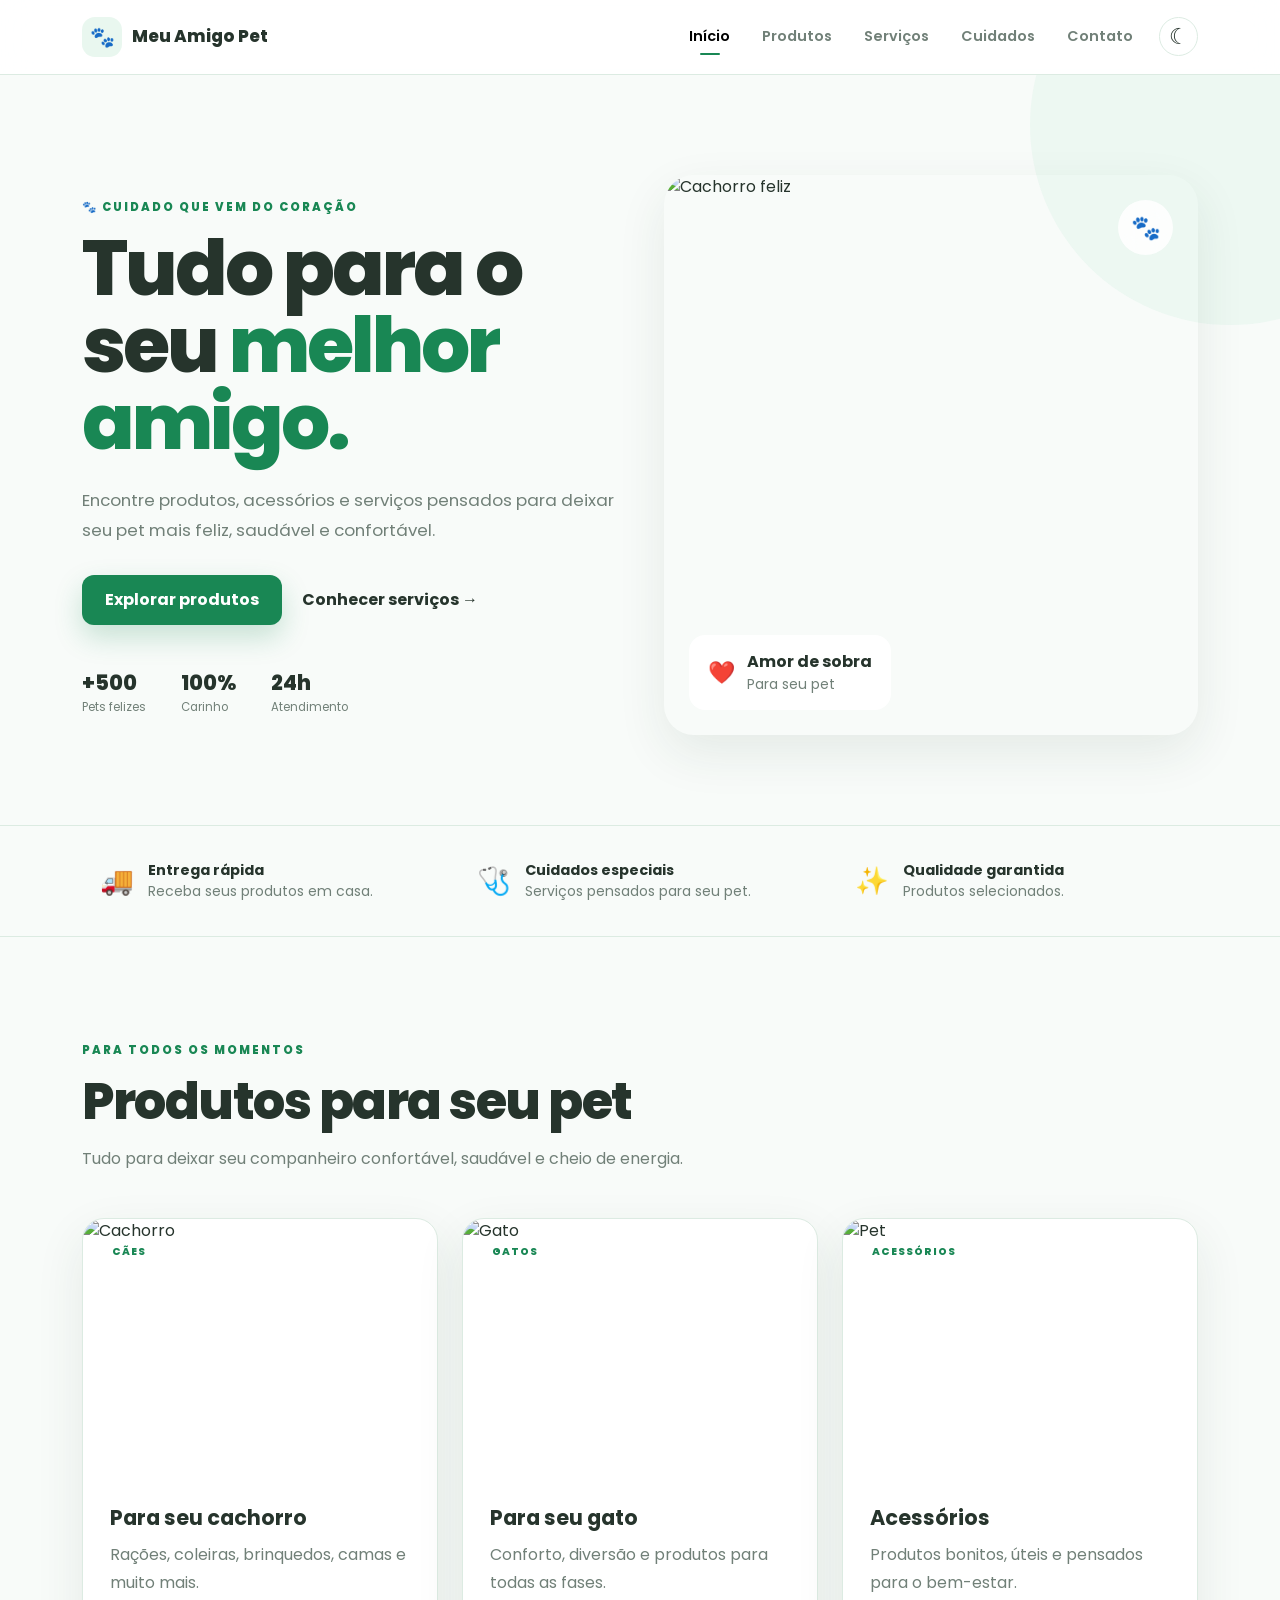
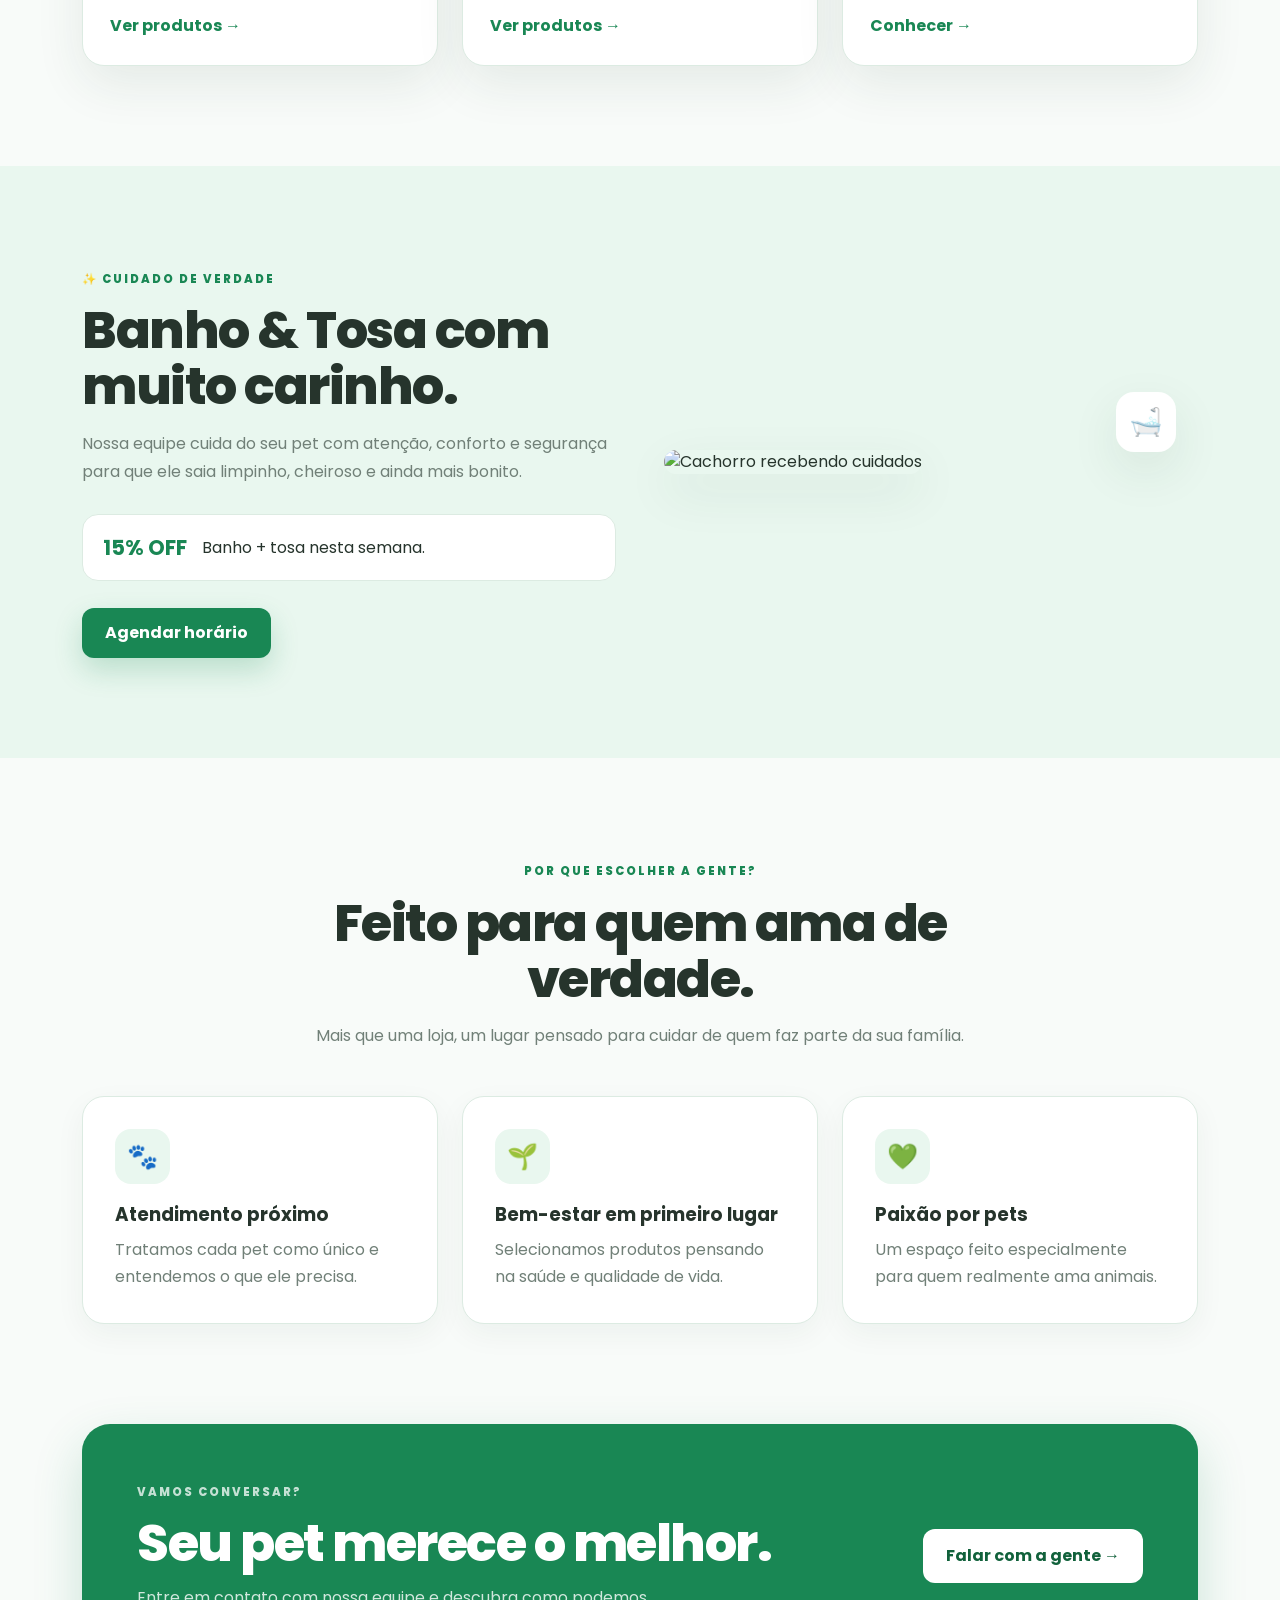
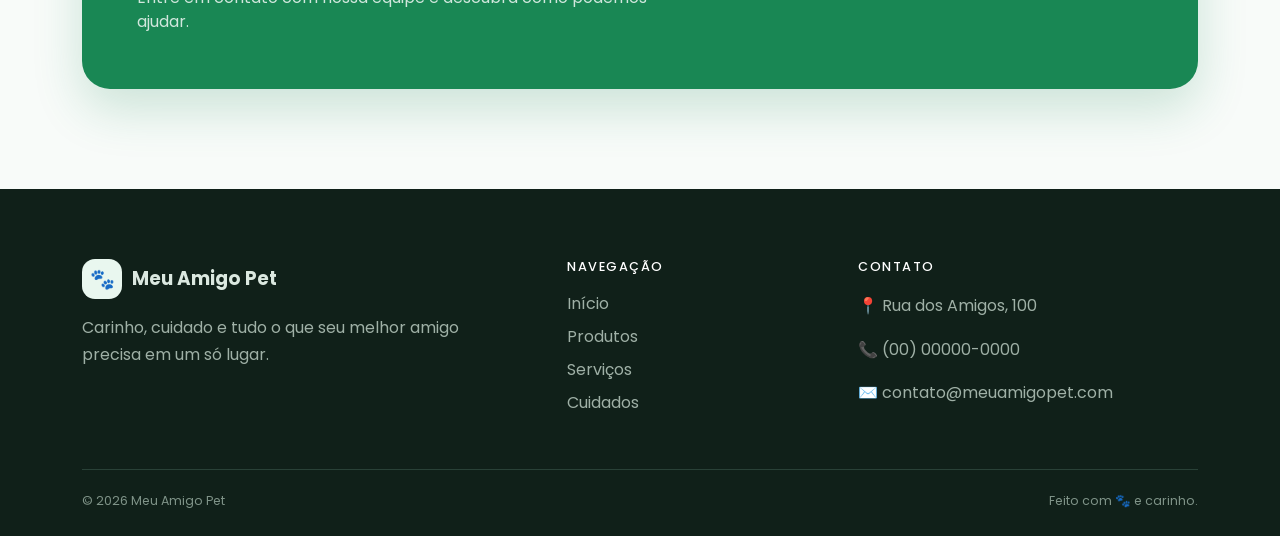
==== index.html @ e02f6ac0 "Bootsrap 1.5" ====
<!DOCTYPE html>
<html lang="pt-br">

<head>

    <!-- Define a codificação dos caracteres da página. -->
    <meta charset="UTF-8">

    <!-- Faz o site se adaptar a celulares, tablets e computadores. -->
    <meta name="viewport" content="width=device-width, initial-scale=1.0">

    <!-- Define o título que aparecerá na aba do navegador. -->
    <title>Meu Amigo Pet | Pet Shop</title>

    <!-- Importa o Bootstrap para ajudar na responsividade. -->
    <link
        href="https://cdn.jsdelivr.net/npm/bootstrap@5.3.3/dist/css/bootstrap.min.css"
        rel="stylesheet"
    >

    <!-- Permite carregar fontes externas do Google. -->
    <link rel="preconnect" href="https://fonts.googleapis.com">

    <!-- Cria uma conexão antecipada com o servidor de fontes. -->
    <link rel="preconnect" href="https://fonts.gstatic.com" crossorigin>

    <!-- Importa a fonte Poppins. -->
    <link
        href="https://fonts.googleapis.com/css2?family=Poppins:wght@300;400;500;600;700;800&display=swap"
        rel="stylesheet"
    >

    <!-- Conecta o HTML ao arquivo CSS externo. -->
    <link rel="stylesheet" href="css/style.css">

</head>


<body>


    <!-- ================================================= -->
    <!-- NAVBAR -->
    <!-- ================================================= -->

    <!-- Cria a barra de navegação principal. -->
    <nav class="navbar navbar-expand-lg site-navbar">

        <!-- Mantém o conteúdo centralizado e responsivo. -->
        <div class="container">

            <!-- Logo da empresa. -->
            <a class="navbar-brand brand" href="#inicio">

                <!-- Ícone da marca. -->
                <span class="brand-icon">🐾</span>

                <!-- Nome da empresa. -->
                <span>Meu Amigo Pet</span>

            </a>


            <!-- Botão que aparece em celulares. -->
            <button
                class="navbar-toggler"
                type="button"
                data-bs-toggle="collapse"
                data-bs-target="#menuPrincipal"
                aria-controls="menuPrincipal"
                aria-expanded="false"
                aria-label="Abrir menu"
            >

                <!-- Ícone visual do menu. -->
                <span class="menu-icon">☰</span>

            </button>


            <!-- Área que contém os links da navbar. -->
            <div
                class="collapse navbar-collapse"
                id="menuPrincipal"
            >

                <!-- Lista de links. -->
                <ul class="navbar-nav ms-auto align-items-lg-center">

                    <!-- Link para a página inicial. -->
                    <li class="nav-item">
                        <a class="nav-link active" href="#inicio">
                            Início
                        </a>
                    </li>

                    <!-- Link para produtos. -->
                    <li class="nav-item">
                        <a class="nav-link" href="#produtos">
                            Produtos
                        </a>
                    </li>

                    <!-- Link para serviços. -->
                    <li class="nav-item">
                        <a class="nav-link" href="#servicos">
                            Serviços
                        </a>
                    </li>

                    <!-- Link para benefícios. -->
                    <li class="nav-item">
                        <a class="nav-link" href="#cuidados">
                            Cuidados
                        </a>
                    </li>

                    <!-- Link para contato. -->
                    <li class="nav-item">
                        <a class="nav-link" href="#contato">
                            Contato
                        </a>
                    </li>

                    <!-- Botão de troca de tema. -->
                    <li class="nav-item theme-item">

                        <!-- Botão que será controlado pelo JavaScript. -->
                        <button
                            id="btnTema"
                            class="theme-toggle"
                            type="button"
                            aria-label="Ativar modo escuro"
                            title="Modo escuro"
                        >

                            <!-- Ícone inicial da lua. -->
                            <span id="iconeTema">☾</span>

                        </button>

                    </li>

                </ul>

            </div>

        </div>

    </nav>


    <!-- ================================================= -->
    <!-- CONTEÚDO PRINCIPAL -->
    <!-- ================================================= -->

    <main>


        <!-- ================================================= -->
        <!-- HERO -->
        <!-- ================================================= -->

        <section id="inicio" class="hero-section">

            <!-- Container principal da seção. -->
            <div class="container">

                <!-- Divide o conteúdo em duas colunas. -->
                <div class="row align-items-center g-5">

                    <!-- Coluna dos textos. -->
                    <div class="col-lg-6">

                        <!-- Pequena frase de destaque. -->
                        <span class="eyebrow">
                            🐾 CUIDADO QUE VEM DO CORAÇÃO
                        </span>

                        <!-- Título principal. -->
                        <h1>
                            Tudo para o seu
                            <span>melhor amigo.</span>
                        </h1>

                        <!-- Texto de apresentação. -->
                        <p class="hero-text">
                            Encontre produtos, acessórios e serviços
                            pensados para deixar seu pet mais feliz,
                            saudável e confortável.
                        </p>


                        <!-- Área dos botões. -->
                        <div class="hero-actions">

                            <!-- Botão principal. -->
                            <a
                                href="#produtos"
                                class="btn btn-pet"
                            >
                                Explorar produtos
                            </a>

                            <!-- Botão secundário. -->
                            <a
                                href="#servicos"
                                class="hero-link"
                            >
                                Conhecer serviços →
                            </a>

                        </div>


                        <!-- Pequenos indicadores abaixo dos botões. -->
                        <div class="hero-info">

                            <!-- Primeiro indicador. -->
                            <div>
                                <strong>+500</strong>
                                <span>Pets felizes</span>
                            </div>

                            <!-- Segundo indicador. -->
                            <div>
                                <strong>100%</strong>
                                <span>Carinho</span>
                            </div>

                            <!-- Terceiro indicador. -->
                            <div>
                                <strong>24h</strong>
                                <span>Atendimento</span>
                            </div>

                        </div>

                    </div>


                    <!-- Coluna da imagem. -->
                    <div class="col-lg-6">

                        <!-- Área que contém a imagem. -->
                        <div class="hero-image-card">

                            <!-- Imagem principal. -->
                            <img
                                src="https://images.unsplash.com/photo-1552053831-71594a27632d?auto=format&fit=crop&w=1000&q=85"
                                alt="Cachorro feliz"
                            >

                            <!-- Elemento decorativo. -->
                            <div class="hero-decoration">
                                🐾
                            </div>

                            <!-- Cartão flutuante. -->
                            <div class="floating-badge">

                                <!-- Ícone do cartão. -->
                                <span>❤️</span>

                                <!-- Textos do cartão. -->
                                <div>

                                    <strong>
                                        Amor de sobra
                                    </strong>

                                    <small>
                                        Para seu pet
                                    </small>

                                </div>

                            </div>

                        </div>

                    </div>

                </div>

            </div>

        </section>


        <!-- ================================================= -->
        <!-- BENEFÍCIOS -->
        <!-- ================================================= -->

        <section class="benefits-section">

            <div class="container">

                <div class="row g-3">

                    <!-- Benefício 1. -->
                    <div class="col-md-4">

                        <div class="benefit-item">

                            <span>🚚</span>

                            <div>
                                <strong>Entrega rápida</strong>
                                <small>
                                    Receba seus produtos em casa.
                                </small>
                            </div>

                        </div>

                    </div>


                    <!-- Benefício 2. -->
                    <div class="col-md-4">

                        <div class="benefit-item">

                            <span>🩺</span>

                            <div>
                                <strong>Cuidados especiais</strong>
                                <small>
                                    Serviços pensados para seu pet.
                                </small>
                            </div>

                        </div>

                    </div>


                    <!-- Benefício 3. -->
                    <div class="col-md-4">

                        <div class="benefit-item">

                            <span>✨</span>

                            <div>
                                <strong>Qualidade garantida</strong>
                                <small>
                                    Produtos selecionados.
                                </small>
                            </div>

                        </div>

                    </div>

                </div>

            </div>

        </section>


        <!-- ================================================= -->
        <!-- PRODUTOS -->
        <!-- ================================================= -->

        <section id="produtos" class="content-section">

            <div class="container">

                <!-- Cabeçalho da seção. -->
                <div class="section-heading">

                    <span class="eyebrow">
                        PARA TODOS OS MOMENTOS
                    </span>

                    <h2>
                        Produtos para seu pet
                    </h2>

                    <p>
                        Tudo para deixar seu companheiro confortável,
                        saudável e cheio de energia.
                    </p>

                </div>


                <!-- Cards dos produtos. -->
                <div class="row g-4">


                    <!-- Produto para cães. -->
                    <div class="col-md-4">

                        <article class="pet-card">

                            <!-- Imagem do cachorro. -->
                            <div class="card-image">

                                <img
                                    src="https://images.unsplash.com/photo-1587300003388-59208cc962cb?auto=format&fit=crop&w=800&q=85"
                                    alt="Cachorro"
                                >

                                <!-- Etiqueta da categoria. -->
                                <span class="image-tag">
                                    CÃES
                                </span>

                            </div>


                            <!-- Conteúdo do cartão. -->
                            <div class="card-content">

                                <h3>
                                    Para seu cachorro
                                </h3>

                                <p>
                                    Rações, coleiras, brinquedos,
                                    camas e muito mais.
                                </p>

                                <a href="#" class="card-link">
                                    Ver produtos →
                                </a>

                            </div>

                        </article>

                    </div>


                    <!-- Produto para gatos. -->
                    <div class="col-md-4">

                        <article class="pet-card">

                            <div class="card-image">

                                <img
                                    src="https://images.unsplash.com/photo-1518791841217-8f162f1e1131?auto=format&fit=crop&w=800&q=85"
                                    alt="Gato"
                                >

                                <span class="image-tag">
                                    GATOS
                                </span>

                            </div>


                            <div class="card-content">

                                <h3>
                                    Para seu gato
                                </h3>

                                <p>
                                    Conforto, diversão e produtos
                                    para todas as fases.
                                </p>

                                <a href="#" class="card-link">
                                    Ver produtos →
                                </a>

                            </div>

                        </article>

                    </div>


                    <!-- Produto de acessórios. -->
                    <div class="col-md-4">

                        <article class="pet-card">

                            <div class="card-image">

                                <img
                                    src="https://images.unsplash.com/photo-1589924691995-400dc9ecc119?auto=format&fit=crop&w=800&q=85"
                                    alt="Pet"
                                >

                                <span class="image-tag">
                                    ACESSÓRIOS
                                </span>

                            </div>


                            <div class="card-content">

                                <h3>
                                    Acessórios
                                </h3>

                                <p>
                                    Produtos bonitos, úteis e pensados
                                    para o bem-estar.
                                </p>

                                <a href="#" class="card-link">
                                    Conhecer →
                                </a>

                            </div>

                        </article>

                    </div>

                </div>

            </div>

        </section>


        <!-- ================================================= -->
        <!-- SERVIÇOS -->
        <!-- ================================================= -->

        <section
            id="servicos"
            class="content-section service-section"
        >

            <div class="container">

                <div class="row align-items-center g-5">

                    <!-- Texto dos serviços. -->
                    <div class="col-lg-6">

                        <span class="eyebrow">
                            ✨ CUIDADO DE VERDADE
                        </span>

                        <h2>
                            Banho & Tosa com muito carinho.
                        </h2>

                        <p class="section-description">
                            Nossa equipe cuida do seu pet com atenção,
                            conforto e segurança para que ele saia
                            limpinho, cheiroso e ainda mais bonito.
                        </p>


                        <!-- Caixa da promoção. -->
                        <div class="promo-box">

                            <strong>
                                15% OFF
                            </strong>

                            <span>
                                Banho + tosa nesta semana.
                            </span>

                        </div>


                        <!-- Botão de agendamento. -->
                        <a
                            href="#contato"
                            class="btn btn-pet"
                        >
                            Agendar horário
                        </a>

                    </div>


                    <!-- Imagem do serviço. -->
                    <div class="col-lg-6">

                        <div class="service-image-wrapper">

                            <img
                                class="service-image"
                                src="https://images.unsplash.com/photo-1516734212186-a967f81ad0d7?auto=format&fit=crop&w=1000&q=85"
                                alt="Cachorro recebendo cuidados"
                            >

                            <!-- Pequeno detalhe visual. -->
                            <div class="service-badge">
                                🛁
                            </div>

                        </div>

                    </div>

                </div>

            </div>

        </section>


        <!-- ================================================= -->
        <!-- CUIDADOS -->
        <!-- ================================================= -->

        <section
            id="cuidados"
            class="content-section"
        >

            <div class="container">

                <!-- Cabeçalho centralizado. -->
                <div class="section-heading centered">

                    <span class="eyebrow">
                        POR QUE ESCOLHER A GENTE?
                    </span>

                    <h2>
                        Feito para quem ama de verdade.
                    </h2>

                    <p>
                        Mais que uma loja, um lugar pensado para
                        cuidar de quem faz parte da sua família.
                    </p>

                </div>


                <!-- Cards de diferenciais. -->
                <div class="row g-4">


                    <!-- Diferencial 1. -->
                    <div class="col-md-4">

                        <div class="feature-card">

                            <div class="feature-icon">
                                🐾
                            </div>

                            <h3>
                                Atendimento próximo
                            </h3>

                            <p>
                                Tratamos cada pet como único e
                                entendemos o que ele precisa.
                            </p>

                        </div>

                    </div>


                    <!-- Diferencial 2. -->
                    <div class="col-md-4">

                        <div class="feature-card">

                            <div class="feature-icon">
                                🌱
                            </div>

                            <h3>
                                Bem-estar em primeiro lugar
                            </h3>

                            <p>
                                Selecionamos produtos pensando
                                na saúde e qualidade de vida.
                            </p>

                        </div>

                    </div>


                    <!-- Diferencial 3. -->
                    <div class="col-md-4">

                        <div class="feature-card">

                            <div class="feature-icon">
                                💚
                            </div>

                            <h3>
                                Paixão por pets
                            </h3>

                            <p>
                                Um espaço feito especialmente
                                para quem realmente ama animais.
                            </p>

                        </div>

                    </div>

                </div>

            </div>

        </section>


        <!-- ================================================= -->
        <!-- CONTATO -->
        <!-- ================================================= -->

        <section
            id="contato"
            class="contact-section"
        >

            <div class="container">

                <div class="contact-box">

                    <!-- Texto do contato. -->
                    <div>

                        <span class="eyebrow">
                            VAMOS CONVERSAR?
                        </span>

                        <h2>
                            Seu pet merece o melhor.
                        </h2>

                        <p>
                            Entre em contato com nossa equipe
                            e descubra como podemos ajudar.
                        </p>

                    </div>


                    <!-- Botão de contato. -->
                    <a
                        href="mailto:contato@meuamigopet.com"
                        class="btn contact-button"
                    >
                        Falar com a gente →
                    </a>

                </div>

            </div>

        </section>

    </main>


    <!-- ================================================= -->
    <!-- RODAPÉ -->
    <!-- ================================================= -->

    <footer class="site-footer">

        <div class="container">

            <div class="row g-5">


                <!-- Informações da empresa. -->
                <div class="col-lg-5">

                    <div class="footer-brand">

                        <span class="brand-icon">
                            🐾
                        </span>

                        <strong>
                            Meu Amigo Pet
                        </strong>

                    </div>

                    <p>
                        Carinho, cuidado e tudo o que seu melhor
                        amigo precisa em um só lugar.
                    </p>

                </div>


                <!-- Links rápidos. -->
                <div class="col-6 col-lg-3">

                    <h4>
                        Navegação
                    </h4>

                    <a href="#inicio">
                        Início
                    </a>

                    <a href="#produtos">
                        Produtos
                    </a>

                    <a href="#servicos">
                        Serviços
                    </a>

                    <a href="#cuidados">
                        Cuidados
                    </a>

                </div>


                <!-- Contato. -->
                <div class="col-6 col-lg-4">

                    <h4>
                        Contato
                    </h4>

                    <p>
                        📍 Rua dos Amigos, 100
                    </p>

                    <p>
                        📞 (00) 00000-0000
                    </p>

                    <p>
                        ✉️ contato@meuamigopet.com
                    </p>

                </div>

            </div>


            <!-- Parte inferior do rodapé. -->
            <div class="footer-bottom">

                <span>
                    © 2026 Meu Amigo Pet
                </span>

                <span>
                    Feito com 🐾 e carinho.
                </span>

            </div>

        </div>

    </footer>


    <!-- Importa o JavaScript do Bootstrap. -->
    <script
        src="https://cdn.jsdelivr.net/npm/bootstrap@5.3.3/dist/js/bootstrap.bundle.min.js">
    </script>

    <!-- Conecta o HTML ao nosso JavaScript. -->
    <script src="js/script.js"></script>

</body>

</html>
---- css/style.css ----
/* ============================== */
/* CONFIGURAÇÕES GERAIS */
/* ============================== */

/* Faz o navegador calcular corretamente largura e altura dos elementos. */
* {
    box-sizing: border-box;
}

/* Faz os links internos da página terem uma rolagem suave. */
html {
    scroll-behavior: smooth;
}

/* Define as cores principais do modo claro. */
:root {
    --green: #198754;
    --green-dark: #11613b;
    --green-light: #e9f7ef;
    --background: #f8fbf9;
    --surface: #ffffff;
    --text: #26342c;
    --muted: #718078;
    --border: #dcebe2;
    --shadow: 0 18px 50px rgba(29, 61, 45, .09);
}


/* ============================== */
/* MODO ESCURO */
/* ============================== */

/* Altera as variáveis quando o modo escuro estiver ativo. */
body.modo-escuro {
    --background: #0d1411;
    --surface: #17201b;
    --text: #edf5f0;
    --muted: #aab8b0;
    --border: #293b31;
    --green-light: #1b3828;
    --shadow: 0 20px 60px rgba(0, 0, 0, .35);
}


/* ============================== */
/* BODY */
/* ============================== */

/* Define a aparência geral do site. */
body {
    margin: 0;
    background: var(--background);
    color: var(--text);
    font-family: "Poppins", sans-serif;
    transition:
        background .3s ease,
        color .3s ease;
}


/* ============================== */
/* NAVBAR */
/* ============================== */

/* Cria uma navbar moderna e fixa durante a rolagem. */
.site-navbar {
    position: sticky;
    top: 0;
    z-index: 1000;
    padding: 12px 0;
    background: rgba(255, 255, 255, .88);
    backdrop-filter: blur(18px);
    border-bottom: 1px solid var(--border);
    transition:
        background .3s ease,
        border-color .3s ease;
}


/* Ajusta o fundo da navbar no modo escuro. */
body.modo-escuro .site-navbar {
    background: rgba(13, 20, 17, .88);
}


/* Define o visual da marca. */
.brand {
    display: flex;
    align-items: center;
    gap: 10px;
    color: var(--text);
    font-size: 1.05rem;
    font-weight: 800;
    text-decoration: none;
}


/* Muda a cor da marca ao passar o mouse. */
.brand:hover {
    color: var(--green);
}


/* Cria o ícone arredondado da marca. */
.brand-icon {
    display: grid;
    place-items: center;
    width: 40px;
    height: 40px;
    border-radius: 13px;
    background: var(--green-light);
    font-size: 20px;
}


/* Define os links da navbar. */
.nav-link {
    position: relative;
    margin: 0 4px;
    padding: 10px 12px !important;
    color: var(--muted);
    font-size: .9rem;
    font-weight: 600;
    transition:
        color .2s ease;
}


/* Muda a cor dos links ao passar o mouse. */
.nav-link:hover {
    color: var(--green);
}


/* Cria uma pequena linha abaixo do link ativo. */
.nav-link::after {
    position: absolute;
    left: 50%;
    bottom: 3px;
    width: 0;
    height: 2px;
    content: "";
    background: var(--green);
    border-radius: 10px;
    transform: translateX(-50%);
    transition: width .25s ease;
}


/* Expande a linha ao passar o mouse. */
.nav-link:hover::after,
.nav-link.active::after {
    width: 20px;
}


/* Remove a aparência padrão do botão mobile. */
.navbar-toggler {
    padding: 7px 9px;
    border: 1px solid var(--border);
    border-radius: 10px;
}


/* Remove o contorno padrão do botão mobile. */
.navbar-toggler:focus {
    box-shadow: none;
}


/* Define o ícone do menu mobile. */
.menu-icon {
    color: var(--text);
    font-size: 22px;
}


/* Cria o botão circular de tema. */
.theme-toggle {
    display: grid;
    place-items: center;
    width: 39px;
    height: 39px;
    margin-left: 10px;
    padding: 0;
    border: 1px solid var(--border);
    border-radius: 50%;
    background: transparent;
    color: var(--text);
    font-size: 22px;
    line-height: 1;
    cursor: pointer;
    transition:
        transform .25s ease,
        color .25s ease,
        border-color .25s ease;
}


/* Cria o efeito de interação do botão de tema. */
.theme-toggle:hover {
    color: var(--green);
    border-color: var(--green);
    transform: rotate(12deg);
}


/* ============================== */
/* HERO */
/* ============================== */

/* Define o espaçamento da primeira seção. */
.hero-section {
    position: relative;
    padding: 100px 0 90px;
    overflow: hidden;
}


/* Cria uma pequena decoração no fundo do Hero. */
.hero-section::before {
    position: absolute;
    top: -150px;
    right: -150px;
    width: 400px;
    height: 400px;
    content: "";
    border-radius: 50%;
    background: var(--green-light);
    opacity: .7;
    z-index: -1;
}


/* Define o pequeno texto de destaque. */
.eyebrow {
    display: inline-block;
    margin-bottom: 14px;
    color: var(--green);
    font-size: .72rem;
    font-weight: 800;
    letter-spacing: 2px;
}


/* Define o título principal. */
.hero-section h1 {
    max-width: 680px;
    margin-bottom: 24px;
    font-size: clamp(2.7rem, 6vw, 5.5rem);
    line-height: 1;
    letter-spacing: -3px;
    font-weight: 800;
}


/* Destaca parte do título. */
.hero-section h1 span {
    color: var(--green);
}


/* Define o texto abaixo do título. */
.hero-text {
    max-width: 570px;
    margin-bottom: 30px;
    color: var(--muted);
    font-size: 1.05rem;
    line-height: 1.8;
}


/* Organiza os botões do Hero. */
.hero-actions {
    display: flex;
    align-items: center;
    gap: 20px;
    flex-wrap: wrap;
}


/* Define o botão principal. */
.btn-pet {
    padding: 13px 23px;
    border: 0;
    border-radius: 12px;
    background: var(--green);
    color: #fff;
    font-weight: 700;
    box-shadow: 0 12px 28px rgba(25, 135, 84, .22);
    transition:
        transform .2s ease,
        background .2s ease;
}


/* Cria o efeito hover do botão. */
.btn-pet:hover {
    background: var(--green-dark);
    color: #fff;
    transform: translateY(-3px);
}


/* Define o link secundário. */
.hero-link {
    color: var(--text);
    font-weight: 700;
    text-decoration: none;
}


/* Destaca o link secundário. */
.hero-link:hover {
    color: var(--green);
}


/* Organiza os números abaixo dos botões. */
.hero-info {
    display: flex;
    gap: 35px;
    margin-top: 42px;
}


/* Organiza cada informação. */
.hero-info div {
    display: flex;
    flex-direction: column;
}


/* Define o tamanho dos números. */
.hero-info strong {
    font-size: 1.3rem;
    font-weight: 800;
}


/* Define o texto dos números. */
.hero-info span {
    color: var(--muted);
    font-size: .72rem;
}


/* Cria o cartão da imagem principal. */
.hero-image-card {
    position: relative;
    overflow: hidden;
    border-radius: 30px;
    box-shadow: var(--shadow);
}


/* Define a imagem principal. */
.hero-image-card img {
    display: block;
    width: 100%;
    height: 560px;
    object-fit: cover;
    transition: transform .5s ease;
}


/* Cria zoom suave na imagem. */
.hero-image-card:hover img {
    transform: scale(1.03);
}


/* Cria uma decoração circular sobre a imagem. */
.hero-decoration {
    position: absolute;
    top: 25px;
    right: 25px;
    display: grid;
    place-items: center;
    width: 55px;
    height: 55px;
    border-radius: 50%;
    background: rgba(255, 255, 255, .85);
    backdrop-filter: blur(10px);
    font-size: 24px;
}


/* Cria o cartão flutuante. */
.floating-badge {
    position: absolute;
    bottom: 25px;
    left: 25px;
    display: flex;
    align-items: center;
    gap: 12px;
    padding: 14px 18px;
    border: 1px solid rgba(255, 255, 255, .4);
    border-radius: 16px;
    background: rgba(255, 255, 255, .9);
    backdrop-filter: blur(12px);
    color: #26342c;
}


/* Define o tamanho do ícone do cartão. */
.floating-badge > span {
    font-size: 22px;
}


/* Organiza os textos do cartão. */
.floating-badge div {
    display: flex;
    flex-direction: column;
}


/* Define a cor do texto menor. */
.floating-badge small {
    color: #718078;
}


/* ============================== */
/* BENEFÍCIOS */
/* ============================== */

/* Cria a faixa dos benefícios. */
.benefits-section {
    padding: 20px 0;
    border-top: 1px solid var(--border);
    border-bottom: 1px solid var(--border);
}


/* Define cada benefício. */
.benefit-item {
    display: flex;
    align-items: center;
    gap: 14px;
    min-height: 70px;
    padding: 10px 18px;
}


/* Define os ícones dos benefícios. */
.benefit-item > span {
    font-size: 27px;
}


/* Organiza os textos. */
.benefit-item div {
    display: flex;
    flex-direction: column;
}


/* Define o título do benefício. */
.benefit-item strong {
    font-size: .9rem;
}


/* Define a descrição do benefício. */
.benefit-item small {
    color: var(--muted);
}


/* ============================== */
/* SEÇÕES */
/* ============================== */

/* Define o espaçamento das seções. */
.content-section {
    padding: 100px 0;
}


/* Define o cabeçalho das seções. */
.section-heading {
    max-width: 650px;
    margin-bottom: 45px;
}


/* Centraliza o cabeçalho. */
.section-heading.centered {
    margin-right: auto;
    margin-left: auto;
    text-align: center;
}


/* Define os títulos das seções. */
.section-heading h2,
.service-section h2,
.contact-box h2 {
    margin-bottom: 15px;
    font-size: clamp(2rem, 4vw, 3.2rem);
    line-height: 1.1;
    letter-spacing: -1.5px;
    font-weight: 800;
}


/* Define os textos das seções. */
.section-heading p,
.section-description {
    color: var(--muted);
    line-height: 1.8;
}


/* ============================== */
/* CARDS DE PRODUTOS */
/* ============================== */

/* Define o cartão de produto. */
.pet-card {
    height: 100%;
    overflow: hidden;
    border: 1px solid var(--border);
    border-radius: 22px;
    background: var(--surface);
    box-shadow: var(--shadow);
    transition:
        transform .25s ease,
        box-shadow .25s ease;
}


/* Eleva o cartão ao passar o mouse. */
.pet-card:hover {
    transform: translateY(-8px);
    box-shadow: 0 28px 65px rgba(29, 61, 45, .15);
}


/* Cria a área da imagem. */
.card-image {
    position: relative;
    overflow: hidden;
}


/* Define as imagens dos produtos. */
.card-image img {
    display: block;
    width: 100%;
    height: 260px;
    object-fit: cover;
    transition: transform .4s ease;
}


/* Aplica zoom ao passar o mouse. */
.pet-card:hover .card-image img {
    transform: scale(1.06);
}


/* Cria a etiqueta sobre a imagem. */
.image-tag {
    position: absolute;
    top: 18px;
    left: 18px;
    padding: 7px 11px;
    border-radius: 20px;
    background: var(--surface);
    color: var(--green);
    font-size: .65rem;
    font-weight: 800;
    letter-spacing: 1px;
}


/* Define o conteúdo do cartão. */
.card-content {
    padding: 27px;
}


/* Define o título do produto. */
.pet-card h3 {
    margin-bottom: 10px;
    font-size: 1.3rem;
    font-weight: 700;
}


/* Define o texto do produto. */
.pet-card p {
    min-height: 52px;
    margin-bottom: 18px;
    color: var(--muted);
    line-height: 1.7;
}


/* Define o link do cartão. */
.card-link {
    color: var(--green);
    font-weight: 700;
    text-decoration: none;
}


/* ============================== */
/* SERVIÇOS */
/* ============================== */

/* Define o fundo da seção de serviços. */
.service-section {
    background: var(--green-light);
}


/* Cria o espaço da imagem de serviço. */
.service-image-wrapper {
    position: relative;
}


/* Define a imagem do serviço. */
.service-image {
    width: 100%;
    height: 450px;
    object-fit: cover;
    border-radius: 28px;
    box-shadow: var(--shadow);
}


/* Cria o pequeno selo sobre a imagem. */
.service-badge {
    position: absolute;
    right: 22px;
    bottom: 22px;
    display: grid;
    place-items: center;
    width: 60px;
    height: 60px;
    border-radius: 18px;
    background: var(--surface);
    box-shadow: var(--shadow);
    font-size: 27px;
}


/* Cria a caixa promocional. */
.promo-box {
    display: flex;
    align-items: center;
    gap: 15px;
    margin: 27px 0;
    padding: 17px 20px;
    border: 1px solid var(--border);
    border-radius: 16px;
    background: var(--surface);
}


/* Destaca o desconto. */
.promo-box strong {
    color: var(--green);
    font-size: 1.3rem;
}


/* ============================== */
/* DIFERENCIAIS */
/* ============================== */

/* Define o cartão de diferencial. */
.feature-card {
    height: 100%;
    padding: 32px;
    border: 1px solid var(--border);
    border-radius: 22px;
    background: var(--surface);
    box-shadow: 0 10px 30px rgba(29, 61, 45, .05);
    transition:
        transform .25s ease,
        box-shadow .25s ease;
}


/* Cria o efeito hover. */
.feature-card:hover {
    transform: translateY(-6px);
    box-shadow: var(--shadow);
}


/* Cria o círculo dos ícones. */
.feature-icon {
    display: grid;
    place-items: center;
    width: 55px;
    height: 55px;
    margin-bottom: 20px;
    border-radius: 16px;
    background: var(--green-light);
    font-size: 25px;
}


/* Define os títulos dos diferenciais. */
.feature-card h3 {
    margin-bottom: 10px;
    font-size: 1.15rem;
    font-weight: 700;
}


/* Define os textos dos diferenciais. */
.feature-card p {
    margin: 0;
    color: var(--muted);
    line-height: 1.7;
}


/* ============================== */
/* CONTATO */
/* ============================== */

/* Define o espaçamento da seção de contato. */
.contact-section {
    padding: 0 0 100px;
}


/* Cria o cartão de contato. */
.contact-box {
    display: flex;
    align-items: center;
    justify-content: space-between;
    gap: 35px;
    padding: 55px;
    border-radius: 28px;
    background: var(--green);
    color: #fff;
    box-shadow: 0 20px 50px rgba(25, 135, 84, .2);
}


/* Ajusta a cor do texto dentro do contato. */
.contact-box .eyebrow {
    color: rgba(255, 255, 255, .75);
}


/* Define o parágrafo do contato. */
.contact-box p {
    max-width: 550px;
    margin: 0;
    color: rgba(255, 255, 255, .8);
}


/* Define o botão de contato. */
.contact-button {
    flex-shrink: 0;
    padding: 14px 22px;
    border-radius: 12px;
    background: #fff;
    color: var(--green-dark);
    font-weight: 700;
}


/* Cria o efeito hover do botão. */
.contact-button:hover {
    background: var(--green-light);
    color: var(--green-dark);
}


/* ============================== */
/* RODAPÉ */
/* ============================== */

/* Define a aparência do rodapé. */
.site-footer {
    padding: 70px 0 25px;
    background: #102019;
    color: #dbe8e0;
}


/* Define a marca do rodapé. */
.footer-brand {
    display: flex;
    align-items: center;
    gap: 10px;
    margin-bottom: 15px;
    font-size: 1.15rem;
}


/* Define os textos do rodapé. */
.site-footer p {
    max-width: 430px;
    color: #9fb0a6;
    line-height: 1.7;
}


/* Define os títulos das colunas. */
.site-footer h4 {
    margin-bottom: 18px;
    color: #fff;
    font-size: .8rem;
    text-transform: uppercase;
    letter-spacing: 1.5px;
}


/* Define os links do rodapé. */
.site-footer a {
    display: block;
    margin-bottom: 9px;
    color: #9fb0a6;
    text-decoration: none;
    transition: color .2s ease;
}


/* Destaca os links do rodapé. */
.site-footer a:hover {
    color: #fff;
}


/* Define a parte inferior do rodapé. */
.footer-bottom {
    display: flex;
    justify-content: space-between;
    gap: 20px;
    margin-top: 45px;
    padding-top: 22px;
    border-top: 1px solid #294137;
    color: #7f9388;
    font-size: .78rem;
}


/* ============================== */
/* TABLETS */
/* ============================== */

/* Ajusta a página para telas menores. */
@media (max-width: 991px) {

    /* Cria espaço interno na navbar mobile. */
    .navbar-collapse {
        padding-top: 15px;
    }

    /* Remove a margem do botão de tema no mobile. */
    .theme-toggle {
        margin-top: 10px;
        margin-left: 4px;
    }

    /* Diminui o espaçamento da seção principal. */
    .hero-section {
        padding: 70px 0;
    }

    /* Diminui a imagem principal. */
    .hero-image-card img {
        height: 480px;
    }

    /* Diminui o tamanho dos títulos. */
    .hero-section h1 {
        letter-spacing: -2px;
    }

    /* Diminui o espaço das seções. */
    .content-section {
        padding: 80px 0;
    }

}


/* ============================== */
/* CELULARES */
/* ============================== */

/* Ajusta a página para celulares. */
@media (max-width: 575px) {

    /* Diminui o espaço da primeira seção. */
    .hero-section {
        padding: 55px 0;
    }

    /* Ajusta o tamanho do título. */
    .hero-section h1 {
        font-size: 2.8rem;
        letter-spacing: -2px;
    }

    /* Diminui o texto principal. */
    .hero-text {
        font-size: .95rem;
    }

    /* Coloca os botões em coluna. */
    .hero-actions {
        align-items: stretch;
        flex-direction: column;
    }

    /* Faz o botão ocupar toda a largura disponível. */
    .btn-pet {
        width: 100%;
        text-align: center;
    }

    /* Centraliza o link no celular. */
    .hero-link {
        text-align: center;
    }

    /* Diminui o espaço entre os números. */
    .hero-info {
        justify-content: space-between;
        gap: 10px;
    }

    /* Diminui a imagem principal. */
    .hero-image-card img {
        height: 360px;
    }

    /* Diminui o cartão flutuante. */
    .floating-badge {
        bottom: 15px;
        left: 15px;
        padding: 11px 14px;
    }

    /* Diminui as seções. */
    .content-section {
        padding: 65px 0;
    }

    /* Diminui a imagem do serviço. */
    .service-image {
        height: 350px;
    }

    /* Coloca o contato em coluna. */
    .contact-box {
        align-items: flex-start;
        flex-direction: column;
        padding: 35px 25px;
    }

    /* Faz o botão de contato ocupar toda a largura. */
    .contact-button {
        width: 100%;
        text-align: center;
    }

    /* Organiza o rodapé verticalmente. */
    .footer-bottom {
        flex-direction: column;
    }

}
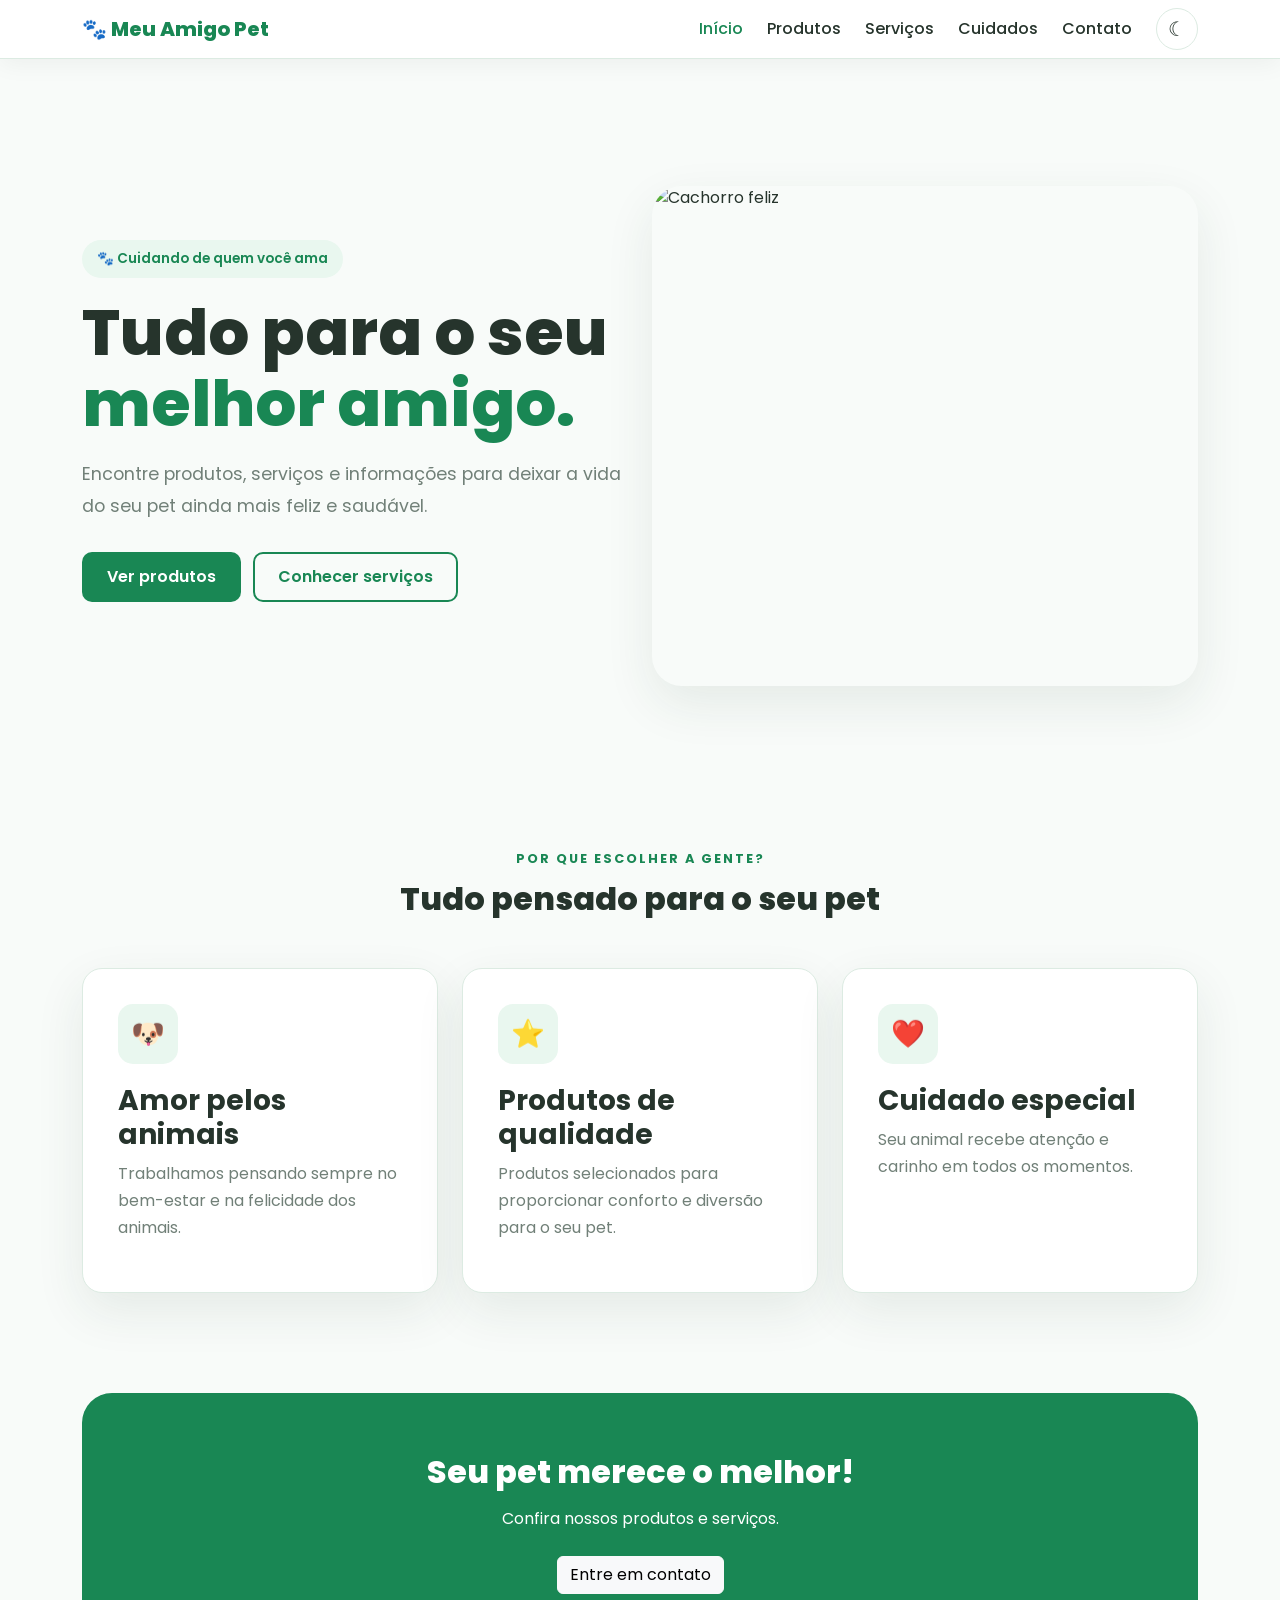
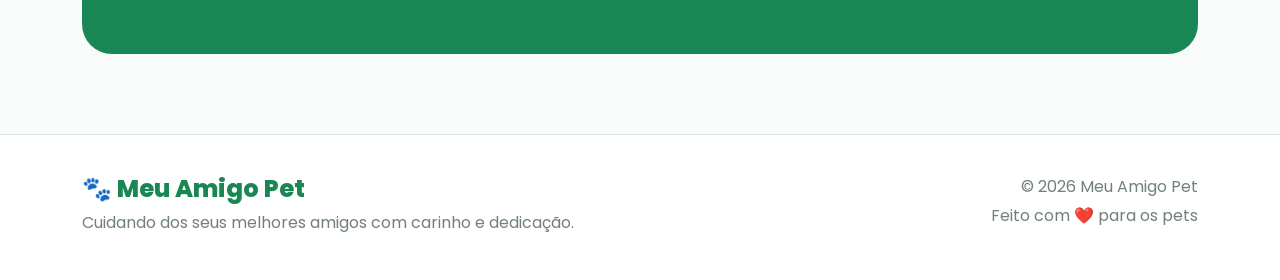
==== commit 43c817dc: "Bootsrap 2.0" ====
--- a/index.html
+++ b/index.html
@@ -1,143 +1,102 @@
-
 <!DOCTYPE html>
-<html lang="pt-br">
+<html lang="pt-BR">
 
 <head>
 
-    <!-- Define a codificação dos caracteres da página. -->
+    <!-- Define a codificação dos caracteres -->
     <meta charset="UTF-8">
 
-    <!-- Faz o site se adaptar a celulares, tablets e computadores. -->
+    <!-- Faz o site se adaptar a celulares e tablets -->
     <meta name="viewport" content="width=device-width, initial-scale=1.0">
 
-    <!-- Define o título que aparecerá na aba do navegador. -->
-    <title>Meu Amigo Pet | Pet Shop</title>
-
-    <!-- Importa o Bootstrap para ajudar na responsividade. -->
+    <!-- Título da página -->
+    <title>Meu Amigo Pet | Início</title>
+
+    <!-- Importa o Bootstrap -->
     <link
         href="https://cdn.jsdelivr.net/npm/bootstrap@5.3.3/dist/css/bootstrap.min.css"
         rel="stylesheet"
     >
 
-    <!-- Permite carregar fontes externas do Google. -->
-    <link rel="preconnect" href="https://fonts.googleapis.com">
-
-    <!-- Cria uma conexão antecipada com o servidor de fontes. -->
-    <link rel="preconnect" href="https://fonts.gstatic.com" crossorigin>
-
-    <!-- Importa a fonte Poppins. -->
+    <!-- Importa a fonte Poppins -->
     <link
         href="https://fonts.googleapis.com/css2?family=Poppins:wght@300;400;500;600;700;800&display=swap"
         rel="stylesheet"
     >
 
-    <!-- Conecta o HTML ao arquivo CSS externo. -->
+    <!-- Importa nosso CSS -->
     <link rel="stylesheet" href="css/style.css">
 
 </head>
 
-
 <body>
 
-
-    <!-- ================================================= -->
-    <!-- NAVBAR -->
-    <!-- ================================================= -->
-
-    <!-- Cria a barra de navegação principal. -->
-    <nav class="navbar navbar-expand-lg site-navbar">
-
-        <!-- Mantém o conteúdo centralizado e responsivo. -->
+    <!-- ================= NAVBAR ================= -->
+
+    <nav class="navbar navbar-expand-lg fixed-top">
+
         <div class="container">
 
-            <!-- Logo da empresa. -->
-            <a class="navbar-brand brand" href="#inicio">
-
-                <!-- Ícone da marca. -->
-                <span class="brand-icon">🐾</span>
-
-                <!-- Nome da empresa. -->
-                <span>Meu Amigo Pet</span>
-
+            <!-- Logo -->
+            <a class="navbar-brand" href="index.html">
+                🐾 Meu Amigo Pet
             </a>
 
-
-            <!-- Botão que aparece em celulares. -->
+            <!-- Botão do menu no celular -->
             <button
                 class="navbar-toggler"
                 type="button"
                 data-bs-toggle="collapse"
                 data-bs-target="#menuPrincipal"
-                aria-controls="menuPrincipal"
-                aria-expanded="false"
-                aria-label="Abrir menu"
             >
-
-                <!-- Ícone visual do menu. -->
-                <span class="menu-icon">☰</span>
-
+                <span class="navbar-toggler-icon"></span>
             </button>
 
-
-            <!-- Área que contém os links da navbar. -->
-            <div
-                class="collapse navbar-collapse"
-                id="menuPrincipal"
-            >
-
-                <!-- Lista de links. -->
+            <!-- Menu -->
+            <div class="collapse navbar-collapse" id="menuPrincipal">
+
                 <ul class="navbar-nav ms-auto align-items-lg-center">
 
-                    <!-- Link para a página inicial. -->
-                    <li class="nav-item">
-                        <a class="nav-link active" href="#inicio">
+                    <li class="nav-item">
+                        <a class="nav-link active" href="index.html">
                             Início
                         </a>
                     </li>
 
-                    <!-- Link para produtos. -->
-                    <li class="nav-item">
-                        <a class="nav-link" href="#produtos">
+                    <li class="nav-item">
+                        <a class="nav-link" href="produtos.html">
                             Produtos
                         </a>
                     </li>
 
-                    <!-- Link para serviços. -->
-                    <li class="nav-item">
-                        <a class="nav-link" href="#servicos">
+                    <li class="nav-item">
+                        <a class="nav-link" href="servicos.html">
                             Serviços
                         </a>
                     </li>
 
-                    <!-- Link para benefícios. -->
-                    <li class="nav-item">
-                        <a class="nav-link" href="#cuidados">
+                    <li class="nav-item">
+                        <a class="nav-link" href="cuidados.html">
                             Cuidados
                         </a>
                     </li>
 
-                    <!-- Link para contato. -->
-                    <li class="nav-item">
-                        <a class="nav-link" href="#contato">
+                    <li class="nav-item">
+                        <a class="nav-link" href="contato.html">
                             Contato
                         </a>
                     </li>
 
-                    <!-- Botão de troca de tema. -->
-                    <li class="nav-item theme-item">
-
-                        <!-- Botão que será controlado pelo JavaScript. -->
+                    <!-- Botão do modo escuro -->
+                    <li class="nav-item ms-lg-3">
+
                         <button
                             id="btnTema"
-                            class="theme-toggle"
-                            type="button"
+                            class="btn-tema"
                             aria-label="Ativar modo escuro"
-                            title="Modo escuro"
+                            title="Ativar modo escuro"
                         >
-
-                            <!-- Ícone inicial da lua. -->
-                            <span id="iconeTema">☾</span>
-
+                            ☾
                         </button>
 
                     </li>
@@ -151,133 +110,158 @@
     </nav>
 
 
-    <!-- ================================================= -->
-    <!-- CONTEÚDO PRINCIPAL -->
-    <!-- ================================================= -->
+    <!-- ================= HERO ================= -->
 
     <main>
 
-
-        <!-- ================================================= -->
-        <!-- HERO -->
-        <!-- ================================================= -->
-
-        <section id="inicio" class="hero-section">
-
-            <!-- Container principal da seção. -->
+        <section class="hero">
+
             <div class="container">
 
-                <!-- Divide o conteúdo em duas colunas. -->
-                <div class="row align-items-center g-5">
-
-                    <!-- Coluna dos textos. -->
+                <div class="row align-items-center">
+
+                    <!-- Texto -->
                     <div class="col-lg-6">
 
-                        <!-- Pequena frase de destaque. -->
-                        <span class="eyebrow">
-                            🐾 CUIDADO QUE VEM DO CORAÇÃO
+                        <span class="badge-pet">
+                            🐾 Cuidando de quem você ama
                         </span>
 
-                        <!-- Título principal. -->
                         <h1>
                             Tudo para o seu
                             <span>melhor amigo.</span>
                         </h1>
 
-                        <!-- Texto de apresentação. -->
-                        <p class="hero-text">
-                            Encontre produtos, acessórios e serviços
-                            pensados para deixar seu pet mais feliz,
-                            saudável e confortável.
+                        <p>
+                            Encontre produtos, serviços e informações
+                            para deixar a vida do seu pet ainda mais
+                            feliz e saudável.
                         </p>
 
-
-                        <!-- Área dos botões. -->
-                        <div class="hero-actions">
-
-                            <!-- Botão principal. -->
+                        <div class="hero-buttons">
+
                             <a
-                                href="#produtos"
+                                href="produtos.html"
                                 class="btn btn-pet"
                             >
-                                Explorar produtos
+                                Ver produtos
                             </a>
 
-                            <!-- Botão secundário. -->
                             <a
-                                href="#servicos"
-                                class="hero-link"
+                                href="servicos.html"
+                                class="btn btn-outline-pet"
                             >
-                                Conhecer serviços →
+                                Conhecer serviços
                             </a>
 
                         </div>
 
-
-                        <!-- Pequenos indicadores abaixo dos botões. -->
-                        <div class="hero-info">
-
-                            <!-- Primeiro indicador. -->
-                            <div>
-                                <strong>+500</strong>
-                                <span>Pets felizes</span>
-                            </div>
-
-                            <!-- Segundo indicador. -->
-                            <div>
-                                <strong>100%</strong>
-                                <span>Carinho</span>
-                            </div>
-
-                            <!-- Terceiro indicador. -->
-                            <div>
-                                <strong>24h</strong>
-                                <span>Atendimento</span>
-                            </div>
-
-                        </div>
-
-                    </div>
-
-
-                    <!-- Coluna da imagem. -->
+                    </div>
+
+
+                    <!-- Imagem -->
                     <div class="col-lg-6">
 
-                        <!-- Área que contém a imagem. -->
-                        <div class="hero-image-card">
-
-                            <!-- Imagem principal. -->
+                        <div class="hero-image">
+
                             <img
-                                src="https://images.unsplash.com/photo-1552053831-71594a27632d?auto=format&fit=crop&w=1000&q=85"
+                                src="https://images.unsplash.com/photo-1552053831-71594a27632d?auto=format&fit=crop&w=900&q=80"
                                 alt="Cachorro feliz"
                             >
 
-                            <!-- Elemento decorativo. -->
-                            <div class="hero-decoration">
-                                🐾
+                        </div>
+
+                    </div>
+
+                </div>
+
+            </div>
+
+        </section>
+
+
+        <!-- ================= BENEFÍCIOS ================= -->
+
+        <section class="section">
+
+            <div class="container">
+
+                <div class="section-title">
+
+                    <span>POR QUE ESCOLHER A GENTE?</span>
+
+                    <h2>
+                        Tudo pensado para o seu pet
+                    </h2>
+
+                </div>
+
+
+                <div class="row g-4">
+
+                    <div class="col-md-4">
+
+                        <div class="info-card">
+
+                            <div class="card-icon">
+                                🐶
                             </div>
 
-                            <!-- Cartão flutuante. -->
-                            <div class="floating-badge">
-
-                                <!-- Ícone do cartão. -->
-                                <span>❤️</span>
-
-                                <!-- Textos do cartão. -->
-                                <div>
-
-                                    <strong>
-                                        Amor de sobra
-                                    </strong>
-
-                                    <small>
-                                        Para seu pet
-                                    </small>
-
-                                </div>
-
+                            <h3>
+                                Amor pelos animais
+                            </h3>
+
+                            <p>
+                                Trabalhamos pensando sempre
+                                no bem-estar e na felicidade
+                                dos animais.
+                            </p>
+
+                        </div>
+
+                    </div>
+
+
+                    <div class="col-md-4">
+
+                        <div class="info-card">
+
+                            <div class="card-icon">
+                                ⭐
                             </div>
 
+                            <h3>
+                                Produtos de qualidade
+                            </h3>
+
+                            <p>
+                                Produtos selecionados para
+                                proporcionar conforto e diversão
+                                para o seu pet.
+                            </p>
+
+                        </div>
+
+                    </div>
+
+
+                    <div class="col-md-4">
+
+                        <div class="info-card">
+
+                            <div class="card-icon">
+                                ❤️
+                            </div>
+
+                            <h3>
+                                Cuidado especial
+                            </h3>
+
+                            <p>
+                                Seu animal recebe atenção
+                                e carinho em todos os momentos.
+                            </p>
+
                         </div>
 
                     </div>
@@ -289,71 +273,28 @@
         </section>
 
 
-        <!-- ================================================= -->
-        <!-- BENEFÍCIOS -->
-        <!-- ================================================= -->
-
-        <section class="benefits-section">
+        <!-- ================= CHAMADA ================= -->
+
+        <section class="cta-section">
 
             <div class="container">
 
-                <div class="row g-3">
-
-                    <!-- Benefício 1. -->
-                    <div class="col-md-4">
-
-                        <div class="benefit-item">
-
-                            <span>🚚</span>
-
-                            <div>
-                                <strong>Entrega rápida</strong>
-                                <small>
-                                    Receba seus produtos em casa.
-                                </small>
-                            </div>
-
-                        </div>
-
-                    </div>
-
-
-                    <!-- Benefício 2. -->
-                    <div class="col-md-4">
-
-                        <div class="benefit-item">
-
-                            <span>🩺</span>
-
-                            <div>
-                                <strong>Cuidados especiais</strong>
-                                <small>
-                                    Serviços pensados para seu pet.
-                                </small>
-                            </div>
-
-                        </div>
-
-                    </div>
-
-
-                    <!-- Benefício 3. -->
-                    <div class="col-md-4">
-
-                        <div class="benefit-item">
-
-                            <span>✨</span>
-
-                            <div>
-                                <strong>Qualidade garantida</strong>
-                                <small>
-                                    Produtos selecionados.
-                                </small>
-                            </div>
-
-                        </div>
-
-                    </div>
+                <div class="cta-box">
+
+                    <h2>
+                        Seu pet merece o melhor!
+                    </h2>
+
+                    <p>
+                        Confira nossos produtos e serviços.
+                    </p>
+
+                    <a
+                        href="contato.html"
+                        class="btn btn-light"
+                    >
+                        Entre em contato
+                    </a>
 
                 </div>
 
@@ -361,506 +302,43 @@
 
         </section>
 
-
-        <!-- ================================================= -->
-        <!-- PRODUTOS -->
-        <!-- ================================================= -->
-
-        <section id="produtos" class="content-section">
-
-            <div class="container">
-
-                <!-- Cabeçalho da seção. -->
-                <div class="section-heading">
-
-                    <span class="eyebrow">
-                        PARA TODOS OS MOMENTOS
-                    </span>
-
-                    <h2>
-                        Produtos para seu pet
-                    </h2>
+    </main>
+
+
+    <!-- ================= FOOTER ================= -->
+
+    <footer>
+
+        <div class="container">
+
+            <div class="row">
+
+                <div class="col-md-6">
+
+                    <h4>
+                        🐾 Meu Amigo Pet
+                    </h4>
 
                     <p>
-                        Tudo para deixar seu companheiro confortável,
-                        saudável e cheio de energia.
+                        Cuidando dos seus melhores amigos
+                        com carinho e dedicação.
                     </p>
 
                 </div>
 
 
-                <!-- Cards dos produtos. -->
-                <div class="row g-4">
-
-
-                    <!-- Produto para cães. -->
-                    <div class="col-md-4">
-
-                        <article class="pet-card">
-
-                            <!-- Imagem do cachorro. -->
-                            <div class="card-image">
-
-                                <img
-                                    src="https://images.unsplash.com/photo-1587300003388-59208cc962cb?auto=format&fit=crop&w=800&q=85"
-                                    alt="Cachorro"
-                                >
-
-                                <!-- Etiqueta da categoria. -->
-                                <span class="image-tag">
-                                    CÃES
-                                </span>
-
-                            </div>
-
-
-                            <!-- Conteúdo do cartão. -->
-                            <div class="card-content">
-
-                                <h3>
-                                    Para seu cachorro
-                                </h3>
-
-                                <p>
-                                    Rações, coleiras, brinquedos,
-                                    camas e muito mais.
-                                </p>
-
-                                <a href="#" class="card-link">
-                                    Ver produtos →
-                                </a>
-
-                            </div>
-
-                        </article>
-
-                    </div>
-
-
-                    <!-- Produto para gatos. -->
-                    <div class="col-md-4">
-
-                        <article class="pet-card">
-
-                            <div class="card-image">
-
-                                <img
-                                    src="https://images.unsplash.com/photo-1518791841217-8f162f1e1131?auto=format&fit=crop&w=800&q=85"
-                                    alt="Gato"
-                                >
-
-                                <span class="image-tag">
-                                    GATOS
-                                </span>
-
-                            </div>
-
-
-                            <div class="card-content">
-
-                                <h3>
-                                    Para seu gato
-                                </h3>
-
-                                <p>
-                                    Conforto, diversão e produtos
-                                    para todas as fases.
-                                </p>
-
-                                <a href="#" class="card-link">
-                                    Ver produtos →
-                                </a>
-
-                            </div>
-
-                        </article>
-
-                    </div>
-
-
-                    <!-- Produto de acessórios. -->
-                    <div class="col-md-4">
-
-                        <article class="pet-card">
-
-                            <div class="card-image">
-
-                                <img
-                                    src="https://images.unsplash.com/photo-1589924691995-400dc9ecc119?auto=format&fit=crop&w=800&q=85"
-                                    alt="Pet"
-                                >
-
-                                <span class="image-tag">
-                                    ACESSÓRIOS
-                                </span>
-
-                            </div>
-
-
-                            <div class="card-content">
-
-                                <h3>
-                                    Acessórios
-                                </h3>
-
-                                <p>
-                                    Produtos bonitos, úteis e pensados
-                                    para o bem-estar.
-                                </p>
-
-                                <a href="#" class="card-link">
-                                    Conhecer →
-                                </a>
-
-                            </div>
-
-                        </article>
-
-                    </div>
-
-                </div>
-
-            </div>
-
-        </section>
-
-
-        <!-- ================================================= -->
-        <!-- SERVIÇOS -->
-        <!-- ================================================= -->
-
-        <section
-            id="servicos"
-            class="content-section service-section"
-        >
-
-            <div class="container">
-
-                <div class="row align-items-center g-5">
-
-                    <!-- Texto dos serviços. -->
-                    <div class="col-lg-6">
-
-                        <span class="eyebrow">
-                            ✨ CUIDADO DE VERDADE
-                        </span>
-
-                        <h2>
-                            Banho & Tosa com muito carinho.
-                        </h2>
-
-                        <p class="section-description">
-                            Nossa equipe cuida do seu pet com atenção,
-                            conforto e segurança para que ele saia
-                            limpinho, cheiroso e ainda mais bonito.
-                        </p>
-
-
-                        <!-- Caixa da promoção. -->
-                        <div class="promo-box">
-
-                            <strong>
-                                15% OFF
-                            </strong>
-
-                            <span>
-                                Banho + tosa nesta semana.
-                            </span>
-
-                        </div>
-
-
-                        <!-- Botão de agendamento. -->
-                        <a
-                            href="#contato"
-                            class="btn btn-pet"
-                        >
-                            Agendar horário
-                        </a>
-
-                    </div>
-
-
-                    <!-- Imagem do serviço. -->
-                    <div class="col-lg-6">
-
-                        <div class="service-image-wrapper">
-
-                            <img
-                                class="service-image"
-                                src="https://images.unsplash.com/photo-1516734212186-a967f81ad0d7?auto=format&fit=crop&w=1000&q=85"
-                                alt="Cachorro recebendo cuidados"
-                            >
-
-                            <!-- Pequeno detalhe visual. -->
-                            <div class="service-badge">
-                                🛁
-                            </div>
-
-                        </div>
-
-                    </div>
-
-                </div>
-
-            </div>
-
-        </section>
-
-
-        <!-- ================================================= -->
-        <!-- CUIDADOS -->
-        <!-- ================================================= -->
-
-        <section
-            id="cuidados"
-            class="content-section"
-        >
-
-            <div class="container">
-
-                <!-- Cabeçalho centralizado. -->
-                <div class="section-heading centered">
-
-                    <span class="eyebrow">
-                        POR QUE ESCOLHER A GENTE?
-                    </span>
-
-                    <h2>
-                        Feito para quem ama de verdade.
-                    </h2>
+                <div class="col-md-6 text-md-end">
 
                     <p>
-                        Mais que uma loja, um lugar pensado para
-                        cuidar de quem faz parte da sua família.
+                        © 2026 Meu Amigo Pet
                     </p>
 
-                </div>
-
-
-                <!-- Cards de diferenciais. -->
-                <div class="row g-4">
-
-
-                    <!-- Diferencial 1. -->
-                    <div class="col-md-4">
-
-                        <div class="feature-card">
-
-                            <div class="feature-icon">
-                                🐾
-                            </div>
-
-                            <h3>
-                                Atendimento próximo
-                            </h3>
-
-                            <p>
-                                Tratamos cada pet como único e
-                                entendemos o que ele precisa.
-                            </p>
-
-                        </div>
-
-                    </div>
-
-
-                    <!-- Diferencial 2. -->
-                    <div class="col-md-4">
-
-                        <div class="feature-card">
-
-                            <div class="feature-icon">
-                                🌱
-                            </div>
-
-                            <h3>
-                                Bem-estar em primeiro lugar
-                            </h3>
-
-                            <p>
-                                Selecionamos produtos pensando
-                                na saúde e qualidade de vida.
-                            </p>
-
-                        </div>
-
-                    </div>
-
-
-                    <!-- Diferencial 3. -->
-                    <div class="col-md-4">
-
-                        <div class="feature-card">
-
-                            <div class="feature-icon">
-                                💚
-                            </div>
-
-                            <h3>
-                                Paixão por pets
-                            </h3>
-
-                            <p>
-                                Um espaço feito especialmente
-                                para quem realmente ama animais.
-                            </p>
-
-                        </div>
-
-                    </div>
-
-                </div>
-
-            </div>
-
-        </section>
-
-
-        <!-- ================================================= -->
-        <!-- CONTATO -->
-        <!-- ================================================= -->
-
-        <section
-            id="contato"
-            class="contact-section"
-        >
-
-            <div class="container">
-
-                <div class="contact-box">
-
-                    <!-- Texto do contato. -->
-                    <div>
-
-                        <span class="eyebrow">
-                            VAMOS CONVERSAR?
-                        </span>
-
-                        <h2>
-                            Seu pet merece o melhor.
-                        </h2>
-
-                        <p>
-                            Entre em contato com nossa equipe
-                            e descubra como podemos ajudar.
-                        </p>
-
-                    </div>
-
-
-                    <!-- Botão de contato. -->
-                    <a
-                        href="mailto:contato@meuamigopet.com"
-                        class="btn contact-button"
-                    >
-                        Falar com a gente →
-                    </a>
-
-                </div>
-
-            </div>
-
-        </section>
-
-    </main>
-
-
-    <!-- ================================================= -->
-    <!-- RODAPÉ -->
-    <!-- ================================================= -->
-
-    <footer class="site-footer">
-
-        <div class="container">
-
-            <div class="row g-5">
-
-
-                <!-- Informações da empresa. -->
-                <div class="col-lg-5">
-
-                    <div class="footer-brand">
-
-                        <span class="brand-icon">
-                            🐾
-                        </span>
-
-                        <strong>
-                            Meu Amigo Pet
-                        </strong>
-
-                    </div>
-
                     <p>
-                        Carinho, cuidado e tudo o que seu melhor
-                        amigo precisa em um só lugar.
+                        Feito com ❤️ para os pets
                     </p>
 
                 </div>
 
-
-                <!-- Links rápidos. -->
-                <div class="col-6 col-lg-3">
-
-                    <h4>
-                        Navegação
-                    </h4>
-
-                    <a href="#inicio">
-                        Início
-                    </a>
-
-                    <a href="#produtos">
-                        Produtos
-                    </a>
-
-                    <a href="#servicos">
-                        Serviços
-                    </a>
-
-                    <a href="#cuidados">
-                        Cuidados
-                    </a>
-
-                </div>
-
-
-                <!-- Contato. -->
-                <div class="col-6 col-lg-4">
-
-                    <h4>
-                        Contato
-                    </h4>
-
-                    <p>
-                        📍 Rua dos Amigos, 100
-                    </p>
-
-                    <p>
-                        📞 (00) 00000-0000
-                    </p>
-
-                    <p>
-                        ✉️ contato@meuamigopet.com
-                    </p>
-
-                </div>
-
-            </div>
-
-
-            <!-- Parte inferior do rodapé. -->
-            <div class="footer-bottom">
-
-                <span>
-                    © 2026 Meu Amigo Pet
-                </span>
-
-                <span>
-                    Feito com 🐾 e carinho.
-                </span>
-
             </div>
 
         </div>
@@ -868,14 +346,14 @@
     </footer>
 
 
-    <!-- Importa o JavaScript do Bootstrap. -->
+    <!-- Bootstrap JavaScript -->
     <script
         src="https://cdn.jsdelivr.net/npm/bootstrap@5.3.3/dist/js/bootstrap.bundle.min.js">
     </script>
 
-    <!-- Conecta o HTML ao nosso JavaScript. -->
+    <!-- Nosso JavaScript -->
     <script src="js/script.js"></script>
 
 </body>
 
-</html>
+</html>
--- a/css/style.css
+++ b/css/style.css
@@ -1,980 +1,931 @@
-
-/* ============================== */
-/* CONFIGURAÇÕES GERAIS */
-/* ============================== */
-
-/* Faz o navegador calcular corretamente largura e altura dos elementos. */
+/* =========================
+   VARIÁVEIS DO SITE
+========================= */
+
+:root {
+
+    --green: #198754;
+
+    --green-dark: #11613b;
+
+    --green-light: #e9f7ef;
+
+    --background: #f8fbf9;
+
+    --surface: #ffffff;
+
+    --text: #26342c;
+
+    --muted: #718078;
+
+    --border: #dcebe2;
+
+    --shadow: 0 18px 50px rgba(29, 61, 45, 0.09);
+
+}
+
+
+/* =========================
+   MODO ESCURO
+========================= */
+
+body.modo-escuro {
+
+    --background: #0b120f;
+
+    --surface: #151f1a;
+
+    --text: #edf5f0;
+
+    --muted: #aab8b0;
+
+    --border: #293b31;
+
+    --green-light: #193326;
+
+    --shadow: 0 20px 60px rgba(0, 0, 0, 0.4);
+
+}
+
+
+/* =========================
+   CONFIGURAÇÕES GERAIS
+========================= */
+
 * {
+
     box-sizing: border-box;
-}
-
-/* Faz os links internos da página terem uma rolagem suave. */
+
+}
+
+
 html {
+
     scroll-behavior: smooth;
-}
-
-/* Define as cores principais do modo claro. */
-:root {
-    --green: #198754;
-    --green-dark: #11613b;
-    --green-light: #e9f7ef;
-    --background: #f8fbf9;
-    --surface: #ffffff;
-    --text: #26342c;
-    --muted: #718078;
-    --border: #dcebe2;
-    --shadow: 0 18px 50px rgba(29, 61, 45, .09);
-}
-
-
-/* ============================== */
-/* MODO ESCURO */
-/* ============================== */
-
-/* Altera as variáveis quando o modo escuro estiver ativo. */
-body.modo-escuro {
-    --background: #0d1411;
-    --surface: #17201b;
-    --text: #edf5f0;
-    --muted: #aab8b0;
-    --border: #293b31;
-    --green-light: #1b3828;
-    --shadow: 0 20px 60px rgba(0, 0, 0, .35);
-}
-
-
-/* ============================== */
-/* BODY */
-/* ============================== */
-
-/* Define a aparência geral do site. */
+
+}
+
+
 body {
+
     margin: 0;
+
+    padding-top: 76px;
+
+    font-family: "Poppins", sans-serif;
+
     background: var(--background);
+
     color: var(--text);
-    font-family: "Poppins", sans-serif;
+
     transition:
-        background .3s ease,
-        color .3s ease;
-}
-
-
-/* ============================== */
-/* NAVBAR */
-/* ============================== */
-
-/* Cria uma navbar moderna e fixa durante a rolagem. */
-.site-navbar {
-    position: sticky;
-    top: 0;
-    z-index: 1000;
-    padding: 12px 0;
-    background: rgba(255, 255, 255, .88);
-    backdrop-filter: blur(18px);
+        background 0.3s ease,
+        color 0.3s ease;
+
+}
+
+
+/* =========================
+   NAVBAR
+========================= */
+
+.navbar {
+
+    background: var(--surface);
+
     border-bottom: 1px solid var(--border);
-    transition:
-        background .3s ease,
-        border-color .3s ease;
-}
-
-
-/* Ajusta o fundo da navbar no modo escuro. */
-body.modo-escuro .site-navbar {
-    background: rgba(13, 20, 17, .88);
-}
-
-
-/* Define o visual da marca. */
-.brand {
+
+    box-shadow: 0 5px 25px rgba(0, 0, 0, 0.05);
+
+    transition: 0.3s;
+
+}
+
+
+.navbar-brand {
+
+    color: var(--green) !important;
+
+    font-weight: 800;
+
+    font-size: 1.25rem;
+
+}
+
+
+.nav-link {
+
+    color: var(--text) !important;
+
+    font-weight: 500;
+
+    margin-left: 8px;
+
+    transition: 0.2s;
+
+}
+
+
+.nav-link:hover,
+.nav-link.active {
+
+    color: var(--green) !important;
+
+}
+
+
+/* =========================
+   BOTÃO DO TEMA
+========================= */
+
+.btn-tema {
+
+    width: 42px;
+
+    height: 42px;
+
+    border-radius: 50%;
+
+    border: 1px solid var(--border);
+
+    background: var(--surface);
+
+    color: var(--text);
+
+    font-size: 1.25rem;
+
     display: flex;
+
     align-items: center;
-    gap: 10px;
+
+    justify-content: center;
+
+    cursor: pointer;
+
+    transition: 0.25s;
+
+}
+
+
+.btn-tema:hover {
+
+    background: var(--green-light);
+
+    color: var(--green);
+
+    transform: rotate(15deg);
+
+}
+
+
+/* =========================
+   HERO
+========================= */
+
+.hero {
+
+    padding: 80px 0;
+
+}
+
+
+.hero h1 {
+
+    font-size: clamp(2.5rem, 5vw, 4.5rem);
+
+    font-weight: 800;
+
+    line-height: 1.1;
+
+    margin: 20px 0;
+
+}
+
+
+.hero h1 span {
+
+    color: var(--green);
+
+}
+
+
+.hero p {
+
+    color: var(--muted);
+
+    font-size: 1.1rem;
+
+    line-height: 1.8;
+
+    max-width: 580px;
+
+}
+
+
+.badge-pet {
+
+    display: inline-block;
+
+    padding: 9px 15px;
+
+    border-radius: 50px;
+
+    background: var(--green-light);
+
+    color: var(--green);
+
+    font-weight: 600;
+
+    font-size: 0.85rem;
+
+}
+
+
+.hero-buttons {
+
+    display: flex;
+
+    flex-wrap: wrap;
+
+    gap: 12px;
+
+    margin-top: 30px;
+
+}
+
+
+.hero-image {
+
+    margin-top: 30px;
+
+    border-radius: 30px;
+
+    overflow: hidden;
+
+    box-shadow: var(--shadow);
+
+}
+
+
+.hero-image img {
+
+    width: 100%;
+
+    height: 500px;
+
+    object-fit: cover;
+
+    display: block;
+
+}
+
+
+/* =========================
+   BOTÕES
+========================= */
+
+.btn-pet {
+
+    background: var(--green);
+
+    color: white;
+
+    border: none;
+
+    padding: 13px 25px;
+
+    border-radius: 10px;
+
+    font-weight: 600;
+
+    transition: 0.2s;
+
+}
+
+
+.btn-pet:hover {
+
+    background: var(--green-dark);
+
+    color: white;
+
+    transform: translateY(-2px);
+
+}
+
+
+.btn-outline-pet {
+
+    border: 2px solid var(--green);
+
+    color: var(--green);
+
+    padding: 11px 23px;
+
+    border-radius: 10px;
+
+    font-weight: 600;
+
+}
+
+
+.btn-outline-pet:hover {
+
+    background: var(--green);
+
+    color: white;
+
+}
+
+
+/* =========================
+   SEÇÕES
+========================= */
+
+.section {
+
+    padding: 80px 0;
+
+}
+
+
+.section-title {
+
+    text-align: center;
+
+    margin-bottom: 50px;
+
+}
+
+
+.section-title span {
+
+    color: var(--green);
+
+    font-size: 0.8rem;
+
+    font-weight: 700;
+
+    letter-spacing: 2px;
+
+}
+
+
+.section-title h1,
+.section-title h2 {
+
+    font-weight: 800;
+
+    margin-top: 10px;
+
+}
+
+
+.section-title p {
+
+    color: var(--muted);
+
+    max-width: 650px;
+
+    margin: 15px auto 0;
+
+}
+
+
+/* =========================
+   CARDS DE INFORMAÇÃO
+========================= */
+
+.info-card {
+
+    background: var(--surface);
+
+    border: 1px solid var(--border);
+
+    border-radius: 20px;
+
+    padding: 35px;
+
+    height: 100%;
+
+    box-shadow: var(--shadow);
+
+    transition: 0.3s;
+
+}
+
+
+.info-card:hover {
+
+    transform: translateY(-7px);
+
+}
+
+
+.card-icon {
+
+    width: 60px;
+
+    height: 60px;
+
+    display: flex;
+
+    align-items: center;
+
+    justify-content: center;
+
+    background: var(--green-light);
+
+    border-radius: 15px;
+
+    font-size: 1.7rem;
+
+    margin-bottom: 20px;
+
+}
+
+
+.info-card h3,
+.service-card h3,
+.care-card h3 {
+
+    font-weight: 700;
+
+}
+
+
+.info-card p,
+.service-card p,
+.care-card p {
+
+    color: var(--muted);
+
+    line-height: 1.7;
+
+}
+
+
+/* =========================
+   PRODUTOS
+========================= */
+
+.product-card {
+
+    background: var(--surface);
+
+    border: 1px solid var(--border);
+
+    border-radius: 20px;
+
+    overflow: hidden;
+
+    height: 100%;
+
+    box-shadow: var(--shadow);
+
+    transition: 0.3s;
+
+}
+
+
+.product-card:hover {
+
+    transform: translateY(-7px);
+
+}
+
+
+.product-card img {
+
+    width: 100%;
+
+    height: 250px;
+
+    object-fit: cover;
+
+}
+
+
+.product-content {
+
+    padding: 25px;
+
+}
+
+
+.product-category {
+
+    color: var(--green);
+
+    font-size: 0.8rem;
+
+    font-weight: 700;
+
+    text-transform: uppercase;
+
+}
+
+
+.product-content h3 {
+
+    margin-top: 8px;
+
+    font-weight: 700;
+
+}
+
+
+.product-content p {
+
+    color: var(--muted);
+
+    line-height: 1.6;
+
+}
+
+
+.product-content strong {
+
+    color: var(--green);
+
+    font-size: 1.2rem;
+
+}
+
+
+/* =========================
+   SERVIÇOS
+========================= */
+
+.service-card {
+
+    background: var(--surface);
+
+    border: 1px solid var(--border);
+
+    border-radius: 20px;
+
+    padding: 35px;
+
+    height: 100%;
+
+    box-shadow: var(--shadow);
+
+    transition: 0.3s;
+
+}
+
+
+.service-card:hover {
+
+    transform: translateY(-7px);
+
+}
+
+
+.service-card a {
+
+    color: var(--green);
+
+    text-decoration: none;
+
+    font-weight: 600;
+
+}
+
+
+/* =========================
+   CUIDADOS
+========================= */
+
+.care-card {
+
+    display: flex;
+
+    gap: 25px;
+
+    background: var(--surface);
+
+    border: 1px solid var(--border);
+
+    border-radius: 20px;
+
+    padding: 30px;
+
+    height: 100%;
+
+    box-shadow: var(--shadow);
+
+}
+
+
+.care-number {
+
+    min-width: 55px;
+
+    height: 55px;
+
+    border-radius: 15px;
+
+    display: flex;
+
+    align-items: center;
+
+    justify-content: center;
+
+    background: var(--green);
+
+    color: white;
+
+    font-weight: 700;
+
+}
+
+
+/* =========================
+   CONTATO
+========================= */
+
+.contact-info,
+.contact-form {
+
+    background: var(--surface);
+
+    border: 1px solid var(--border);
+
+    border-radius: 25px;
+
+    padding: 35px;
+
+    height: 100%;
+
+    box-shadow: var(--shadow);
+
+}
+
+
+.contact-info h2 {
+
+    font-weight: 800;
+
+}
+
+
+.contact-info > p {
+
+    color: var(--muted);
+
+    line-height: 1.7;
+
+}
+
+
+.contact-item {
+
+    display: flex;
+
+    gap: 15px;
+
+    margin-top: 25px;
+
+}
+
+
+.contact-item > span {
+
+    width: 45px;
+
+    height: 45px;
+
+    display: flex;
+
+    align-items: center;
+
+    justify-content: center;
+
+    background: var(--green-light);
+
+    border-radius: 12px;
+
+}
+
+
+.contact-item p {
+
+    color: var(--muted);
+
+    margin: 3px 0 0;
+
+}
+
+
+.form-control,
+.form-select {
+
+    background: var(--background);
+
     color: var(--text);
-    font-size: 1.05rem;
+
+    border: 1px solid var(--border);
+
+    padding: 12px 15px;
+
+}
+
+
+.form-control:focus,
+.form-select:focus {
+
+    background: var(--background);
+
+    color: var(--text);
+
+    border-color: var(--green);
+
+    box-shadow: 0 0 0 0.2rem rgba(25, 135, 84, 0.15);
+
+}
+
+
+.contact-form label {
+
+    font-weight: 600;
+
+    margin-bottom: 7px;
+
+}
+
+
+/* =========================
+   CTA
+========================= */
+
+.cta-section {
+
+    padding: 20px 0 80px;
+
+}
+
+
+.cta-box {
+
+    background: var(--green);
+
+    color: white;
+
+    padding: 60px 30px;
+
+    border-radius: 30px;
+
+    text-align: center;
+
+}
+
+
+.cta-box h2 {
+
     font-weight: 800;
-    text-decoration: none;
-}
-
-
-/* Muda a cor da marca ao passar o mouse. */
-.brand:hover {
+
+}
+
+
+.cta-box p {
+
+    margin: 15px 0 25px;
+
+}
+
+
+/* =========================
+   FOOTER
+========================= */
+
+footer {
+
+    background: var(--surface);
+
+    border-top: 1px solid var(--border);
+
+    padding: 40px 0;
+
+}
+
+
+footer h4 {
+
     color: var(--green);
-}
-
-
-/* Cria o ícone arredondado da marca. */
-.brand-icon {
-    display: grid;
-    place-items: center;
-    width: 40px;
-    height: 40px;
-    border-radius: 13px;
-    background: var(--green-light);
-    font-size: 20px;
-}
-
-
-/* Define os links da navbar. */
-.nav-link {
-    position: relative;
-    margin: 0 4px;
-    padding: 10px 12px !important;
+
+    font-weight: 800;
+
+}
+
+
+footer p {
+
     color: var(--muted);
-    font-size: .9rem;
-    font-weight: 600;
-    transition:
-        color .2s ease;
-}
-
-
-/* Muda a cor dos links ao passar o mouse. */
-.nav-link:hover {
-    color: var(--green);
-}
-
-
-/* Cria uma pequena linha abaixo do link ativo. */
-.nav-link::after {
-    position: absolute;
-    left: 50%;
-    bottom: 3px;
-    width: 0;
-    height: 2px;
-    content: "";
-    background: var(--green);
-    border-radius: 10px;
-    transform: translateX(-50%);
-    transition: width .25s ease;
-}
-
-
-/* Expande a linha ao passar o mouse. */
-.nav-link:hover::after,
-.nav-link.active::after {
-    width: 20px;
-}
-
-
-/* Remove a aparência padrão do botão mobile. */
-.navbar-toggler {
-    padding: 7px 9px;
-    border: 1px solid var(--border);
-    border-radius: 10px;
-}
-
-
-/* Remove o contorno padrão do botão mobile. */
-.navbar-toggler:focus {
-    box-shadow: none;
-}
-
-
-/* Define o ícone do menu mobile. */
-.menu-icon {
-    color: var(--text);
-    font-size: 22px;
-}
-
-
-/* Cria o botão circular de tema. */
-.theme-toggle {
-    display: grid;
-    place-items: center;
-    width: 39px;
-    height: 39px;
-    margin-left: 10px;
-    padding: 0;
-    border: 1px solid var(--border);
-    border-radius: 50%;
-    background: transparent;
-    color: var(--text);
-    font-size: 22px;
-    line-height: 1;
-    cursor: pointer;
-    transition:
-        transform .25s ease,
-        color .25s ease,
-        border-color .25s ease;
-}
-
-
-/* Cria o efeito de interação do botão de tema. */
-.theme-toggle:hover {
-    color: var(--green);
-    border-color: var(--green);
-    transform: rotate(12deg);
-}
-
-
-/* ============================== */
-/* HERO */
-/* ============================== */
-
-/* Define o espaçamento da primeira seção. */
-.hero-section {
-    position: relative;
-    padding: 100px 0 90px;
-    overflow: hidden;
-}
-
-
-/* Cria uma pequena decoração no fundo do Hero. */
-.hero-section::before {
-    position: absolute;
-    top: -150px;
-    right: -150px;
-    width: 400px;
-    height: 400px;
-    content: "";
-    border-radius: 50%;
-    background: var(--green-light);
-    opacity: .7;
-    z-index: -1;
-}
-
-
-/* Define o pequeno texto de destaque. */
-.eyebrow {
-    display: inline-block;
-    margin-bottom: 14px;
-    color: var(--green);
-    font-size: .72rem;
-    font-weight: 800;
-    letter-spacing: 2px;
-}
-
-
-/* Define o título principal. */
-.hero-section h1 {
-    max-width: 680px;
-    margin-bottom: 24px;
-    font-size: clamp(2.7rem, 6vw, 5.5rem);
-    line-height: 1;
-    letter-spacing: -3px;
-    font-weight: 800;
-}
-
-
-/* Destaca parte do título. */
-.hero-section h1 span {
-    color: var(--green);
-}
-
-
-/* Define o texto abaixo do título. */
-.hero-text {
-    max-width: 570px;
-    margin-bottom: 30px;
-    color: var(--muted);
-    font-size: 1.05rem;
-    line-height: 1.8;
-}
-
-
-/* Organiza os botões do Hero. */
-.hero-actions {
-    display: flex;
-    align-items: center;
-    gap: 20px;
-    flex-wrap: wrap;
-}
-
-
-/* Define o botão principal. */
-.btn-pet {
-    padding: 13px 23px;
-    border: 0;
-    border-radius: 12px;
-    background: var(--green);
-    color: #fff;
-    font-weight: 700;
-    box-shadow: 0 12px 28px rgba(25, 135, 84, .22);
-    transition:
-        transform .2s ease,
-        background .2s ease;
-}
-
-
-/* Cria o efeito hover do botão. */
-.btn-pet:hover {
-    background: var(--green-dark);
-    color: #fff;
-    transform: translateY(-3px);
-}
-
-
-/* Define o link secundário. */
-.hero-link {
-    color: var(--text);
-    font-weight: 700;
-    text-decoration: none;
-}
-
-
-/* Destaca o link secundário. */
-.hero-link:hover {
-    color: var(--green);
-}
-
-
-/* Organiza os números abaixo dos botões. */
-.hero-info {
-    display: flex;
-    gap: 35px;
-    margin-top: 42px;
-}
-
-
-/* Organiza cada informação. */
-.hero-info div {
-    display: flex;
-    flex-direction: column;
-}
-
-
-/* Define o tamanho dos números. */
-.hero-info strong {
-    font-size: 1.3rem;
-    font-weight: 800;
-}
-
-
-/* Define o texto dos números. */
-.hero-info span {
-    color: var(--muted);
-    font-size: .72rem;
-}
-
-
-/* Cria o cartão da imagem principal. */
-.hero-image-card {
-    position: relative;
-    overflow: hidden;
-    border-radius: 30px;
-    box-shadow: var(--shadow);
-}
-
-
-/* Define a imagem principal. */
-.hero-image-card img {
-    display: block;
-    width: 100%;
-    height: 560px;
-    object-fit: cover;
-    transition: transform .5s ease;
-}
-
-
-/* Cria zoom suave na imagem. */
-.hero-image-card:hover img {
-    transform: scale(1.03);
-}
-
-
-/* Cria uma decoração circular sobre a imagem. */
-.hero-decoration {
-    position: absolute;
-    top: 25px;
-    right: 25px;
-    display: grid;
-    place-items: center;
-    width: 55px;
-    height: 55px;
-    border-radius: 50%;
-    background: rgba(255, 255, 255, .85);
-    backdrop-filter: blur(10px);
-    font-size: 24px;
-}
-
-
-/* Cria o cartão flutuante. */
-.floating-badge {
-    position: absolute;
-    bottom: 25px;
-    left: 25px;
-    display: flex;
-    align-items: center;
-    gap: 12px;
-    padding: 14px 18px;
-    border: 1px solid rgba(255, 255, 255, .4);
-    border-radius: 16px;
-    background: rgba(255, 255, 255, .9);
-    backdrop-filter: blur(12px);
-    color: #26342c;
-}
-
-
-/* Define o tamanho do ícone do cartão. */
-.floating-badge > span {
-    font-size: 22px;
-}
-
-
-/* Organiza os textos do cartão. */
-.floating-badge div {
-    display: flex;
-    flex-direction: column;
-}
-
-
-/* Define a cor do texto menor. */
-.floating-badge small {
-    color: #718078;
-}
-
-
-/* ============================== */
-/* BENEFÍCIOS */
-/* ============================== */
-
-/* Cria a faixa dos benefícios. */
-.benefits-section {
-    padding: 20px 0;
-    border-top: 1px solid var(--border);
-    border-bottom: 1px solid var(--border);
-}
-
-
-/* Define cada benefício. */
-.benefit-item {
-    display: flex;
-    align-items: center;
-    gap: 14px;
-    min-height: 70px;
-    padding: 10px 18px;
-}
-
-
-/* Define os ícones dos benefícios. */
-.benefit-item > span {
-    font-size: 27px;
-}
-
-
-/* Organiza os textos. */
-.benefit-item div {
-    display: flex;
-    flex-direction: column;
-}
-
-
-/* Define o título do benefício. */
-.benefit-item strong {
-    font-size: .9rem;
-}
-
-
-/* Define a descrição do benefício. */
-.benefit-item small {
-    color: var(--muted);
-}
-
-
-/* ============================== */
-/* SEÇÕES */
-/* ============================== */
-
-/* Define o espaçamento das seções. */
-.content-section {
-    padding: 100px 0;
-}
-
-
-/* Define o cabeçalho das seções. */
-.section-heading {
-    max-width: 650px;
-    margin-bottom: 45px;
-}
-
-
-/* Centraliza o cabeçalho. */
-.section-heading.centered {
-    margin-right: auto;
-    margin-left: auto;
-    text-align: center;
-}
-
-
-/* Define os títulos das seções. */
-.section-heading h2,
-.service-section h2,
-.contact-box h2 {
-    margin-bottom: 15px;
-    font-size: clamp(2rem, 4vw, 3.2rem);
-    line-height: 1.1;
-    letter-spacing: -1.5px;
-    font-weight: 800;
-}
-
-
-/* Define os textos das seções. */
-.section-heading p,
-.section-description {
-    color: var(--muted);
-    line-height: 1.8;
-}
-
-
-/* ============================== */
-/* CARDS DE PRODUTOS */
-/* ============================== */
-
-/* Define o cartão de produto. */
-.pet-card {
-    height: 100%;
-    overflow: hidden;
-    border: 1px solid var(--border);
-    border-radius: 22px;
-    background: var(--surface);
-    box-shadow: var(--shadow);
-    transition:
-        transform .25s ease,
-        box-shadow .25s ease;
-}
-
-
-/* Eleva o cartão ao passar o mouse. */
-.pet-card:hover {
-    transform: translateY(-8px);
-    box-shadow: 0 28px 65px rgba(29, 61, 45, .15);
-}
-
-
-/* Cria a área da imagem. */
-.card-image {
-    position: relative;
-    overflow: hidden;
-}
-
-
-/* Define as imagens dos produtos. */
-.card-image img {
-    display: block;
-    width: 100%;
-    height: 260px;
-    object-fit: cover;
-    transition: transform .4s ease;
-}
-
-
-/* Aplica zoom ao passar o mouse. */
-.pet-card:hover .card-image img {
-    transform: scale(1.06);
-}
-
-
-/* Cria a etiqueta sobre a imagem. */
-.image-tag {
-    position: absolute;
-    top: 18px;
-    left: 18px;
-    padding: 7px 11px;
-    border-radius: 20px;
-    background: var(--surface);
-    color: var(--green);
-    font-size: .65rem;
-    font-weight: 800;
-    letter-spacing: 1px;
-}
-
-
-/* Define o conteúdo do cartão. */
-.card-content {
-    padding: 27px;
-}
-
-
-/* Define o título do produto. */
-.pet-card h3 {
-    margin-bottom: 10px;
-    font-size: 1.3rem;
-    font-weight: 700;
-}
-
-
-/* Define o texto do produto. */
-.pet-card p {
-    min-height: 52px;
-    margin-bottom: 18px;
-    color: var(--muted);
-    line-height: 1.7;
-}
-
-
-/* Define o link do cartão. */
-.card-link {
-    color: var(--green);
-    font-weight: 700;
-    text-decoration: none;
-}
-
-
-/* ============================== */
-/* SERVIÇOS */
-/* ============================== */
-
-/* Define o fundo da seção de serviços. */
-.service-section {
-    background: var(--green-light);
-}
-
-
-/* Cria o espaço da imagem de serviço. */
-.service-image-wrapper {
-    position: relative;
-}
-
-
-/* Define a imagem do serviço. */
-.service-image {
-    width: 100%;
-    height: 450px;
-    object-fit: cover;
-    border-radius: 28px;
-    box-shadow: var(--shadow);
-}
-
-
-/* Cria o pequeno selo sobre a imagem. */
-.service-badge {
-    position: absolute;
-    right: 22px;
-    bottom: 22px;
-    display: grid;
-    place-items: center;
-    width: 60px;
-    height: 60px;
-    border-radius: 18px;
-    background: var(--surface);
-    box-shadow: var(--shadow);
-    font-size: 27px;
-}
-
-
-/* Cria a caixa promocional. */
-.promo-box {
-    display: flex;
-    align-items: center;
-    gap: 15px;
-    margin: 27px 0;
-    padding: 17px 20px;
-    border: 1px solid var(--border);
-    border-radius: 16px;
-    background: var(--surface);
-}
-
-
-/* Destaca o desconto. */
-.promo-box strong {
-    color: var(--green);
-    font-size: 1.3rem;
-}
-
-
-/* ============================== */
-/* DIFERENCIAIS */
-/* ============================== */
-
-/* Define o cartão de diferencial. */
-.feature-card {
-    height: 100%;
-    padding: 32px;
-    border: 1px solid var(--border);
-    border-radius: 22px;
-    background: var(--surface);
-    box-shadow: 0 10px 30px rgba(29, 61, 45, .05);
-    transition:
-        transform .25s ease,
-        box-shadow .25s ease;
-}
-
-
-/* Cria o efeito hover. */
-.feature-card:hover {
-    transform: translateY(-6px);
-    box-shadow: var(--shadow);
-}
-
-
-/* Cria o círculo dos ícones. */
-.feature-icon {
-    display: grid;
-    place-items: center;
-    width: 55px;
-    height: 55px;
-    margin-bottom: 20px;
-    border-radius: 16px;
-    background: var(--green-light);
-    font-size: 25px;
-}
-
-
-/* Define os títulos dos diferenciais. */
-.feature-card h3 {
-    margin-bottom: 10px;
-    font-size: 1.15rem;
-    font-weight: 700;
-}
-
-
-/* Define os textos dos diferenciais. */
-.feature-card p {
-    margin: 0;
-    color: var(--muted);
-    line-height: 1.7;
-}
-
-
-/* ============================== */
-/* CONTATO */
-/* ============================== */
-
-/* Define o espaçamento da seção de contato. */
-.contact-section {
-    padding: 0 0 100px;
-}
-
-
-/* Cria o cartão de contato. */
-.contact-box {
-    display: flex;
-    align-items: center;
-    justify-content: space-between;
-    gap: 35px;
-    padding: 55px;
-    border-radius: 28px;
-    background: var(--green);
-    color: #fff;
-    box-shadow: 0 20px 50px rgba(25, 135, 84, .2);
-}
-
-
-/* Ajusta a cor do texto dentro do contato. */
-.contact-box .eyebrow {
-    color: rgba(255, 255, 255, .75);
-}
-
-
-/* Define o parágrafo do contato. */
-.contact-box p {
-    max-width: 550px;
-    margin: 0;
-    color: rgba(255, 255, 255, .8);
-}
-
-
-/* Define o botão de contato. */
-.contact-button {
-    flex-shrink: 0;
-    padding: 14px 22px;
-    border-radius: 12px;
-    background: #fff;
-    color: var(--green-dark);
-    font-weight: 700;
-}
-
-
-/* Cria o efeito hover do botão. */
-.contact-button:hover {
-    background: var(--green-light);
-    color: var(--green-dark);
-}
-
-
-/* ============================== */
-/* RODAPÉ */
-/* ============================== */
-
-/* Define a aparência do rodapé. */
-.site-footer {
-    padding: 70px 0 25px;
-    background: #102019;
-    color: #dbe8e0;
-}
-
-
-/* Define a marca do rodapé. */
-.footer-brand {
-    display: flex;
-    align-items: center;
-    gap: 10px;
-    margin-bottom: 15px;
-    font-size: 1.15rem;
-}
-
-
-/* Define os textos do rodapé. */
-.site-footer p {
-    max-width: 430px;
-    color: #9fb0a6;
-    line-height: 1.7;
-}
-
-
-/* Define os títulos das colunas. */
-.site-footer h4 {
-    margin-bottom: 18px;
-    color: #fff;
-    font-size: .8rem;
-    text-transform: uppercase;
-    letter-spacing: 1.5px;
-}
-
-
-/* Define os links do rodapé. */
-.site-footer a {
-    display: block;
-    margin-bottom: 9px;
-    color: #9fb0a6;
-    text-decoration: none;
-    transition: color .2s ease;
-}
-
-
-/* Destaca os links do rodapé. */
-.site-footer a:hover {
-    color: #fff;
-}
-
-
-/* Define a parte inferior do rodapé. */
-.footer-bottom {
-    display: flex;
-    justify-content: space-between;
-    gap: 20px;
-    margin-top: 45px;
-    padding-top: 22px;
-    border-top: 1px solid #294137;
-    color: #7f9388;
-    font-size: .78rem;
-}
-
-
-/* ============================== */
-/* TABLETS */
-/* ============================== */
-
-/* Ajusta a página para telas menores. */
+
+    margin-bottom: 5px;
+
+}
+
+
+/* =========================
+   PÁGINAS INTERNAS
+========================= */
+
+.page-content {
+
+    min-height: calc(100vh - 300px);
+
+}
+
+
+/* =========================
+   RESPONSIVIDADE
+========================= */
+
 @media (max-width: 991px) {
 
-    /* Cria espaço interno na navbar mobile. */
-    .navbar-collapse {
-        padding-top: 15px;
-    }
-
-    /* Remove a margem do botão de tema no mobile. */
-    .theme-toggle {
+    .navbar-nav {
+
+        padding: 20px 0;
+
+    }
+
+
+    .nav-link {
+
+        margin-left: 0;
+
+        padding: 10px 0;
+
+    }
+
+
+    .btn-tema {
+
         margin-top: 10px;
-        margin-left: 4px;
-    }
-
-    /* Diminui o espaçamento da seção principal. */
-    .hero-section {
-        padding: 70px 0;
-    }
-
-    /* Diminui a imagem principal. */
-    .hero-image-card img {
-        height: 480px;
-    }
-
-    /* Diminui o tamanho dos títulos. */
-    .hero-section h1 {
-        letter-spacing: -2px;
-    }
-
-    /* Diminui o espaço das seções. */
-    .content-section {
-        padding: 80px 0;
-    }
-
-}
-
-
-/* ============================== */
-/* CELULARES */
-/* ============================== */
-
-/* Ajusta a página para celulares. */
-@media (max-width: 575px) {
-
-    /* Diminui o espaço da primeira seção. */
-    .hero-section {
+
+    }
+
+
+    .hero {
+
+        padding: 50px 0;
+
+    }
+
+
+    .hero-image img {
+
+        height: 350px;
+
+    }
+
+}
+
+
+@media (max-width: 576px) {
+
+    .section {
+
         padding: 55px 0;
-    }
-
-    /* Ajusta o tamanho do título. */
-    .hero-section h1 {
-        font-size: 2.8rem;
-        letter-spacing: -2px;
-    }
-
-    /* Diminui o texto principal. */
-    .hero-text {
-        font-size: .95rem;
-    }
-
-    /* Coloca os botões em coluna. */
-    .hero-actions {
-        align-items: stretch;
+
+    }
+
+
+    .hero h1 {
+
+        font-size: 2.6rem;
+
+    }
+
+
+    .hero-buttons {
+
         flex-direction: column;
-    }
-
-    /* Faz o botão ocupar toda a largura disponível. */
-    .btn-pet {
+
+    }
+
+
+    .hero-buttons .btn {
+
         width: 100%;
-        text-align: center;
-    }
-
-    /* Centraliza o link no celular. */
-    .hero-link {
-        text-align: center;
-    }
-
-    /* Diminui o espaço entre os números. */
-    .hero-info {
-        justify-content: space-between;
-        gap: 10px;
-    }
-
-    /* Diminui a imagem principal. */
-    .hero-image-card img {
-        height: 360px;
-    }
-
-    /* Diminui o cartão flutuante. */
-    .floating-badge {
-        bottom: 15px;
-        left: 15px;
-        padding: 11px 14px;
-    }
-
-    /* Diminui as seções. */
-    .content-section {
-        padding: 65px 0;
-    }
-
-    /* Diminui a imagem do serviço. */
-    .service-image {
-        height: 350px;
-    }
-
-    /* Coloca o contato em coluna. */
-    .contact-box {
-        align-items: flex-start;
+
+    }
+
+
+    .hero-image img {
+
+        height: 280px;
+
+    }
+
+
+    .care-card {
+
         flex-direction: column;
-        padding: 35px 25px;
-    }
-
-    /* Faz o botão de contato ocupar toda a largura. */
-    .contact-button {
-        width: 100%;
-        text-align: center;
-    }
-
-    /* Organiza o rodapé verticalmente. */
-    .footer-bottom {
-        flex-direction: column;
+
     }
 
 }
